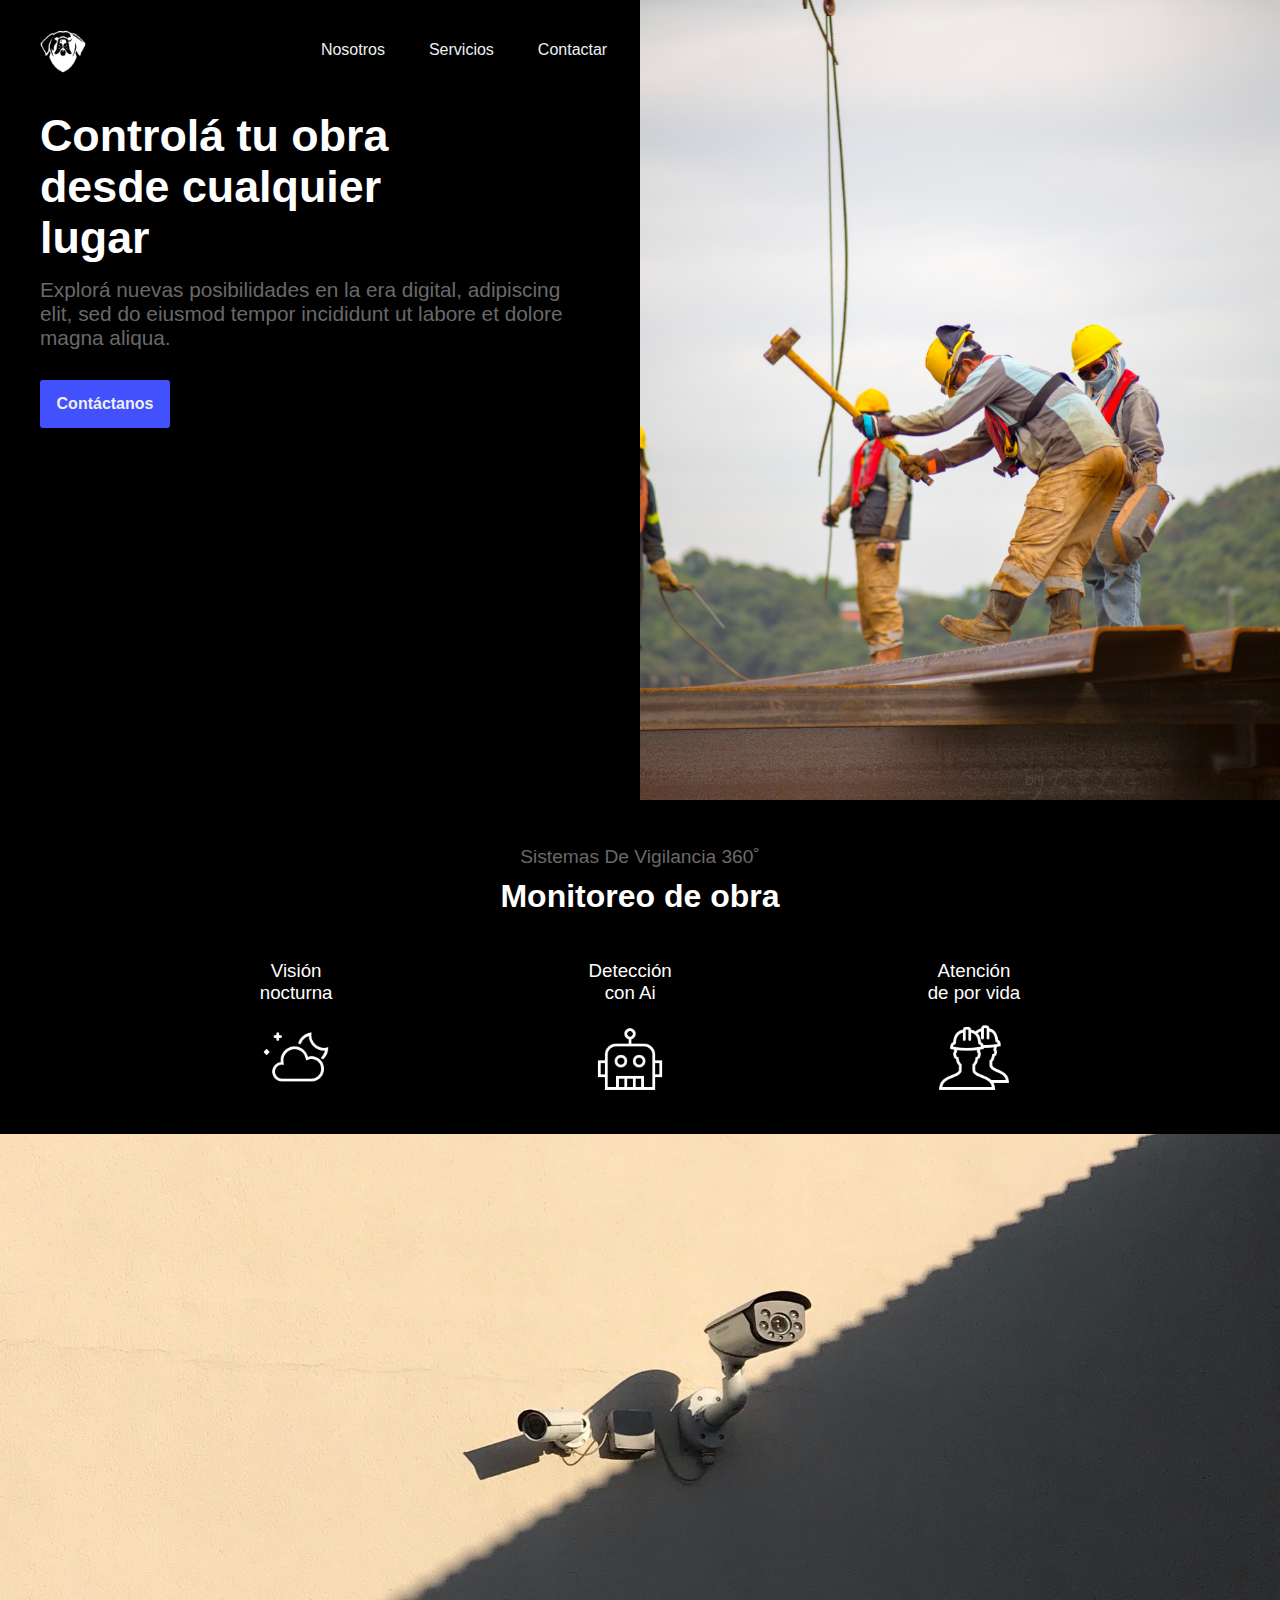
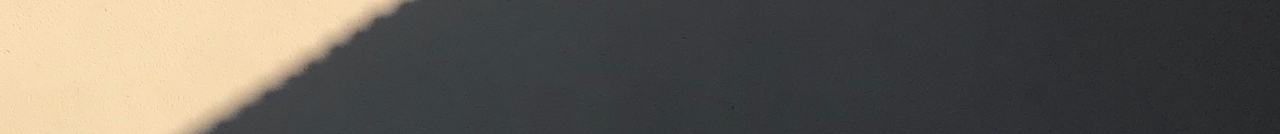
==== index.html @ acba3aa2 "Improved adaptability with rem and em units." ====
<html lang="es">
<head>
    <meta charset="UTF-8">
    <meta http-equiv="X-UA-Compatible" content="IE=edge">
    <meta name="viewport" content="width=device-width, initial-scale=1.0">
    <link rel="stylesheet" href="style.css">
    <title>Corso Seguridad</title>
</head>
<body>

    <!-- INICIO -->

    <div class="container-principal">
        <div class="container-inicio">
            <nav class="navbar">
                <img src="img/CORSO_BLACO.png" class="image-logo">
                <ul class="nav__links">
                  <li><a class="" href="#">Nosotros</a></li>
                  <li><a class="" href="#">Servicios</a></li>
                  <li><a class="" href="#">Contactar</a></li>
                </ul>
            </nav>
    
            <div class="content">
                <h1>
                    Controlá tu obra <br> 
                    desde cualquier <br> 
                    lugar
                </h1>
                <p>
                    Explorá nuevas posibilidades en la era digital, adipiscing elit, sed do eiusmod tempor incididunt ut labore et dolore magna aliqua. 
                </p>
                <div class="cta">
                    <a href="#">Contáctanos</a>
                </div>
            </div>
        </div>
        <div class="container-inicio-img">
            <img src="img/construction.jpg" alt="">
        </div>
    </div>

    <!-- SERVICIOS -->

    <div class="container-segundo">
        <div class="container-servicios">
            <p>Sistemas De Vigilancia 360˚</p>
            <h2>Monitoreo de obra</h2>
        </div>
        <div class="servicios">
            <div class="servicios-item">
                <h3>Visión <br>nocturna</h3>
                <img src="img/icons8-night-100.png" alt="">
            </div>
            <div class="servicios-item">
                <h3>Detección <br>con Ai</h3>
                <img src="img/icons8-bot-100.png" alt="">
            </div>
            <div class="servicios-item">
                <h3>Atención <br>de por vida</h3>
                <img src="img/icons8-workers-100.png" alt="">
            </div>
        </div>
        <div class="container-camaras">
            <img src="img/camaras.jpg" alt="">
        </div>

    </div>

    <!-- CONTACTO -->

</body>
</html>
---- style.css ----
* {
    margin: 0;
}

h1,
h2,
h3,
h4,
h5,
h6 {
  font-family: "Inter", sans-serif;
}

p {
    font-family: "Lato", sans-serif;
    font-weight: 100;
    color: #696969;
    font-size: 20px;
}

/* INICIO */

li, a {
    font-family: "Lato", sans-serif;
    font-weight: 500;
    font-size: 16px;
    color: #edf0f1;
    text-decoration: none;
}

.navbar {
    display: flex;
    justify-content: space-between;
    align-items: center;
    padding: 0px 2%;
}

.image-logo {
    cursor: pointer;
    width: 100px;
}

.nav__links {
    list-style: none;
}

.nav__links li {
    display: inline-block;
    padding: 0px 20px;
}

.nav__links li a {
    transition: all 0.3s ease 0s;
}

.nav__links li a:hover {
    color: #ABABAB;
}

.container-principal {
    display: flex;
    height: 800px;
}

.container-inicio {
    flex: 1;
    height: 100%;
    background-color: #000000;
}

.container-inicio-img {
    flex: 1;
    height: 100%;
}

img {
    height: 100%;
    width: 100%;
    object-fit: cover;
}

.content {
    position: absolute;
    width: 55%;
    margin: 10px 40px;
}

.content h1 {
    color: #ffffff;
    font-size: 2.8rem;
    /* font-size: 42px; */
}

.content p {
    padding-top: 15px;
    margin-right: 150px;
    font-size: 1.3rem;
}

.cta {
    width: 100px;
    background-color: #4351fc;
    border-radius: 3px;
    padding: 15px;
    margin-top: 30px;
}

.cta a {
    display: flex;
    flex-direction: row;
    justify-content: center;
    font-weight: 700;
}

/* SERVICIOS  */

.container-segundo {
    display: flex;
    flex-direction: column;
}

.container-servicios {
    height: 160px;
    width: 100%;
    background-color: #000000;
    display: flex;
    flex-direction: column;
    justify-content: center;
    align-items: center;
}

.container-servicios p {
    padding-bottom: 10px;
    font-size: 1.2rem;
    /* font-size: 18px; */
}

.container-servicios h2 {
    color: #ffffff;
    font-size: 2rem;
    /* font-size: 32px; */
}

.servicios {
    display: flex;
    justify-content: center;
    text-align: center;
    background-color: #000000;
    padding-bottom: 40px;
}

.servicios-item {
    display: flex;
    flex-direction: column;
    justify-content: center;
    align-items: center;
    margin: 0px 1.8em;
    /* margin: 0px 20px; */
}

.servicios h3 {
    color: #ffffff;
    font-weight: 500;
    margin: 0px 5.3em;
    /* margin: 0px 100px; */
    padding-bottom: 20px;
}

.servicios-item img {
    width: 70px;
    height: 70px;
}

.container-camaras {
    width: 100%;
    height: 600px;
}

/* CONTACTO */
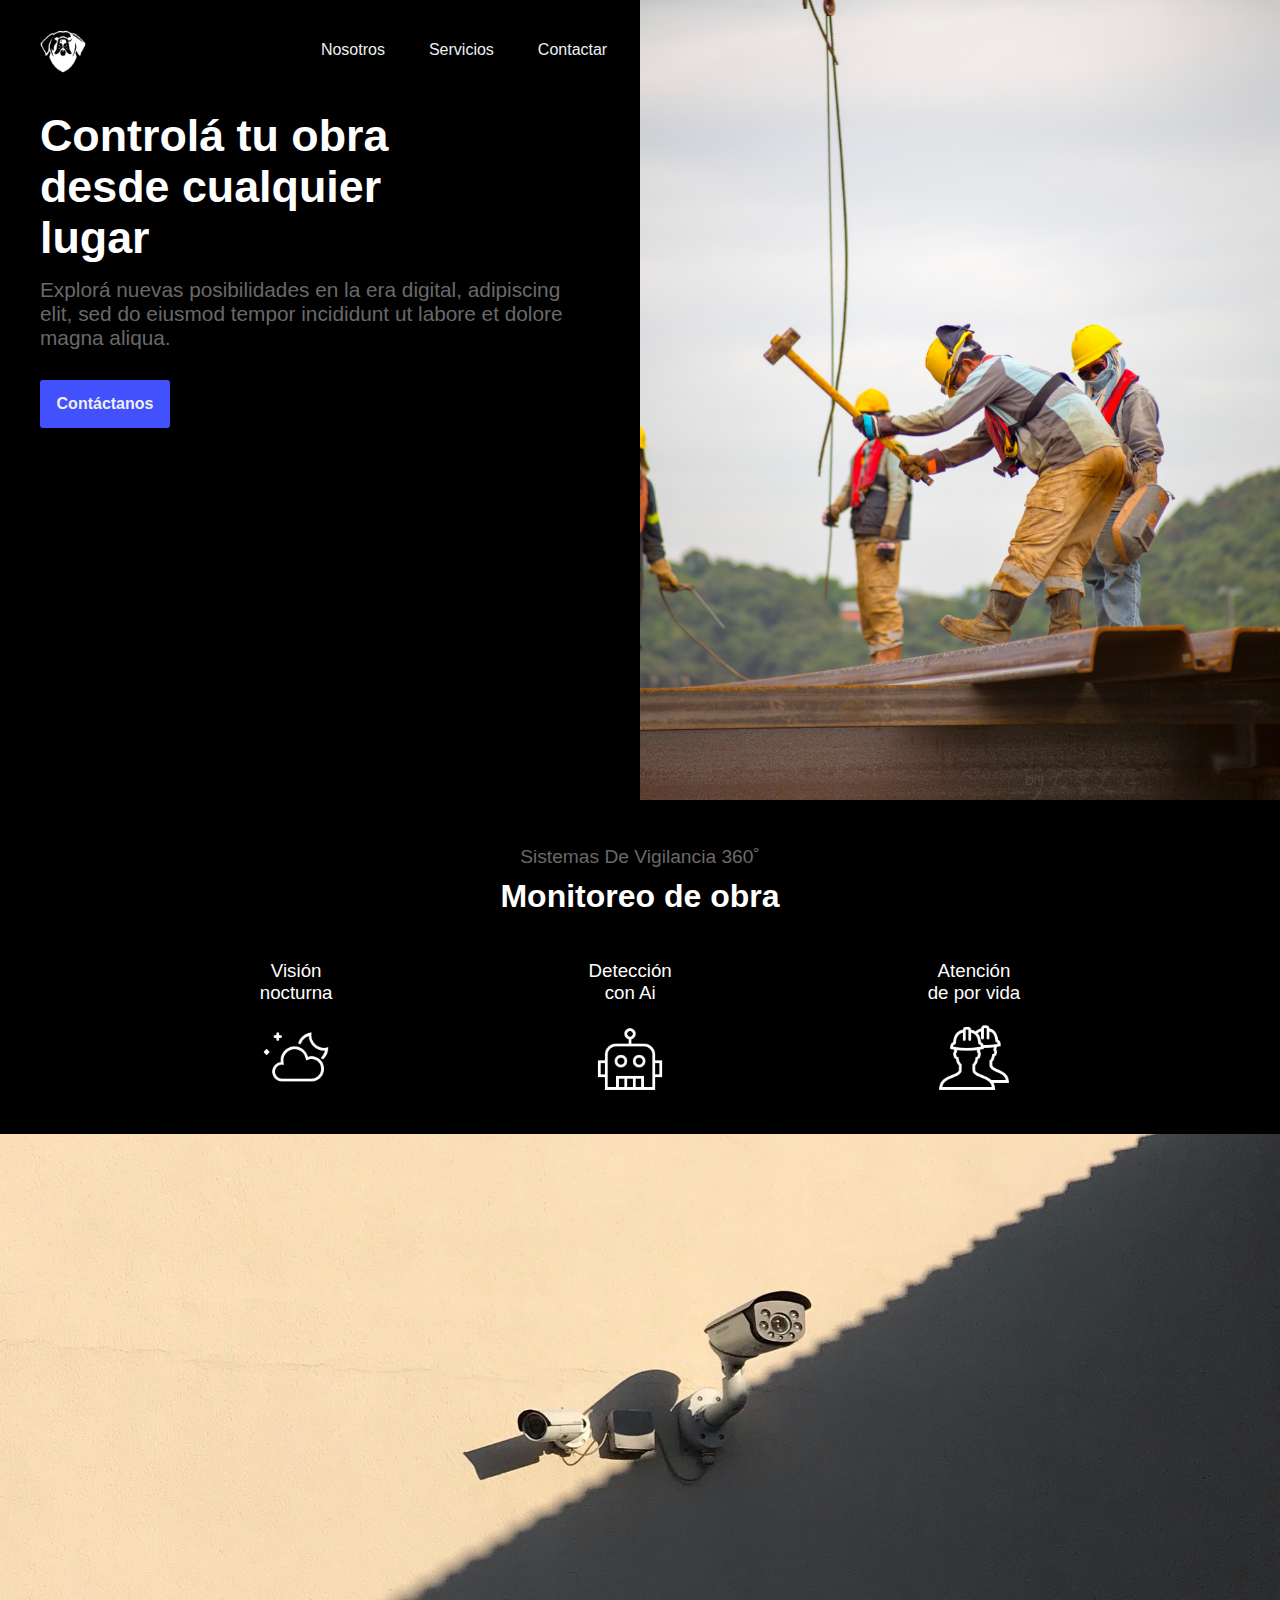
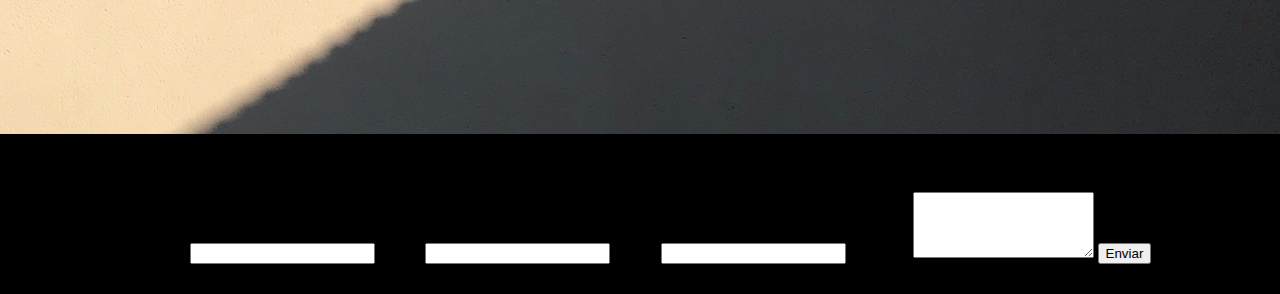
==== commit dd2d709f: "Form added." ====
--- a/index.html
+++ b/index.html
@@ -68,6 +68,23 @@
     </div>
 
     <!-- CONTACTO -->
-
+    <div class="container-tercero">
+        <div class="container-contacto">
+            <div class="ec">
+                <h2> Entremos en contracto </h2>
+            </div>
+            <form id="contact-form">
+                    <label for="name">Nombre:</label>
+                    <input type="text" id="name" name="name" required>
+                    <label for="email">Email:</label>
+                    <input type="email" id="email" name="email" required>
+                    <label for="titulo">Titulo:</label>
+                    <input type="titulo" id="titulo" name="titulo" required>
+                    <label for="message">Mensaje:</label>
+                    <textarea id="message" name="message" rows="4" required></textarea>
+                    <button type="submit">Enviar</button>
+        </div>
+    </div>
+ </form>
 </body>
 </html>--- a/style.css
+++ b/style.css
@@ -177,3 +177,21 @@
 }
 
 /* CONTACTO */
+
+.container-tercero{
+    display: flex;
+    flex-direction: column;
+}
+.container-contacto{
+    height: 160px;
+    width: 100%;
+    background-color: #000000;
+    display: flex;
+    flex-direction: column;
+    justify-content: center;
+    align-items: center;
+    
+}
+.ec h3{
+    color: white;
+}
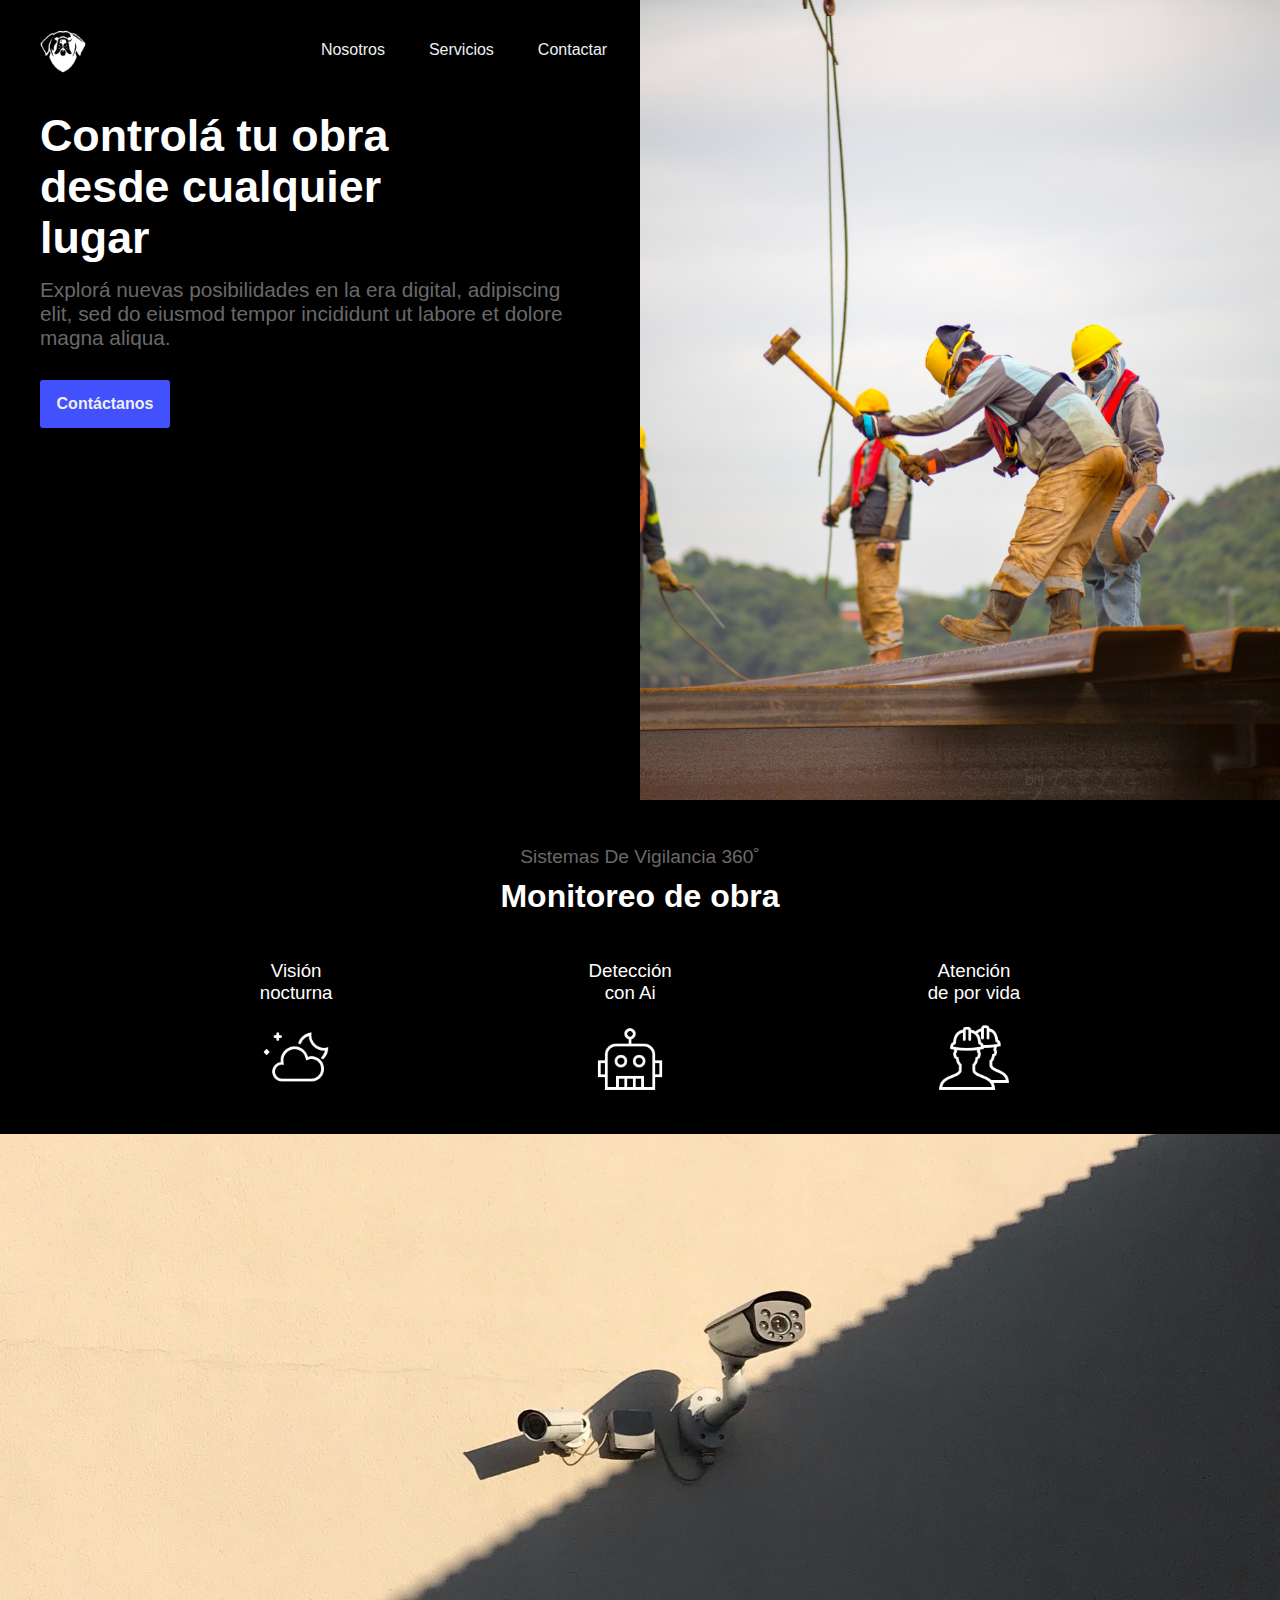
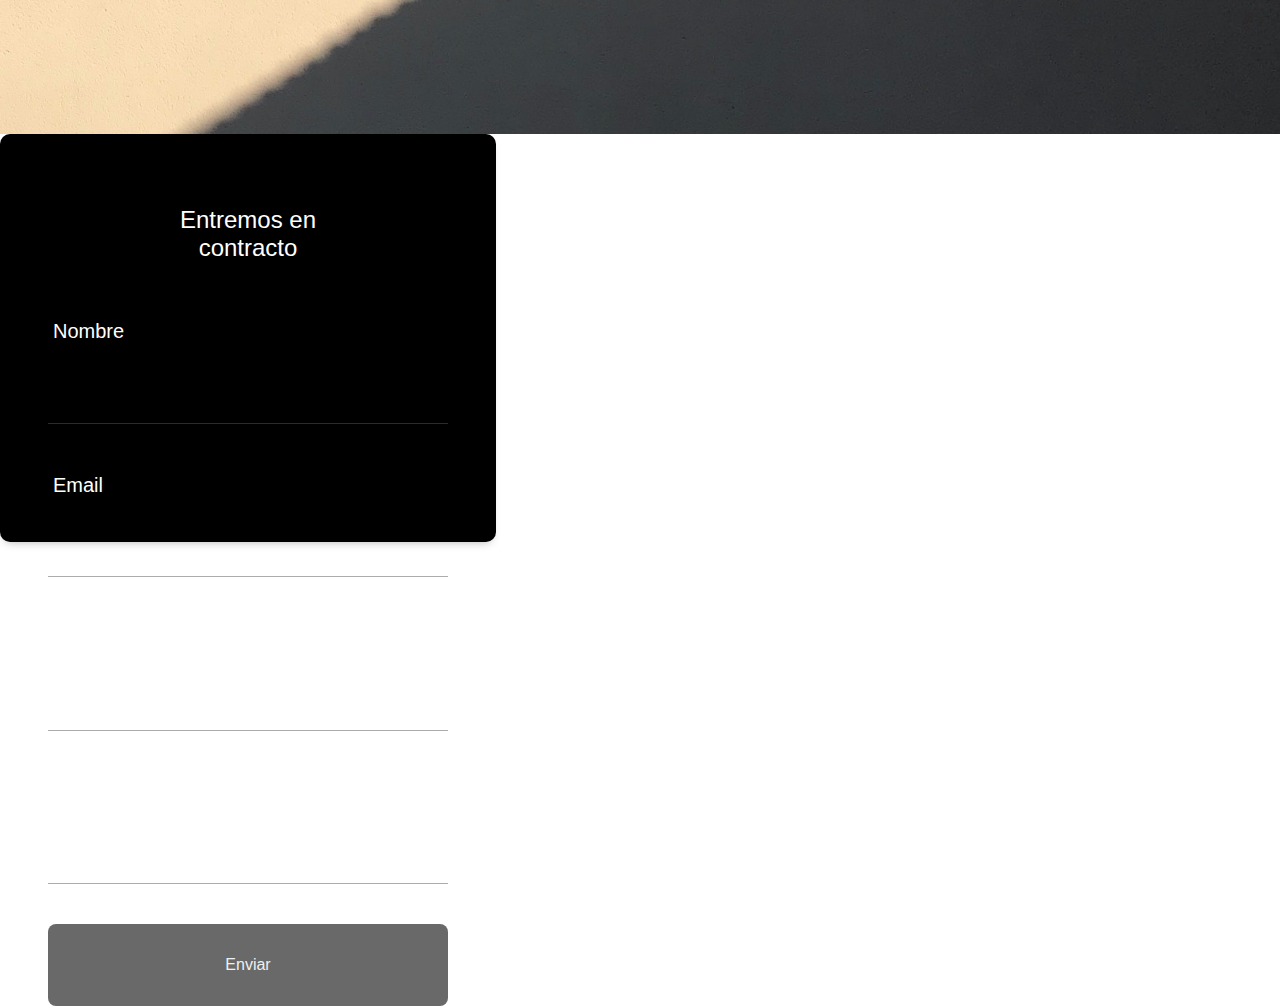
==== commit 97db5943: "Formulario" ====
--- a/index.html
+++ b/index.html
@@ -69,20 +69,45 @@
 
     <!-- CONTACTO -->
     <div class="container-tercero">
+        <div class="contacto-h">
+            <h2> Entremos en contracto </h2>
+        </div>
         <div class="container-contacto">
-            <div class="ec">
-                <h2> Entremos en contracto </h2>
+            <div class="form-group">
+                <input type="text" id="name" class="form-input" placeholder=" ">
+                <label for="name" class="form-label">Nombre</label>
+                <span class="form-line"></span>
             </div>
-            <form id="contact-form">
-                    <label for="name">Nombre:</label>
-                    <input type="text" id="name" name="name" required>
-                    <label for="email">Email:</label>
-                    <input type="email" id="email" name="email" required>
-                    <label for="titulo">Titulo:</label>
-                    <input type="titulo" id="titulo" name="titulo" required>
-                    <label for="message">Mensaje:</label>
-                    <textarea id="message" name="message" rows="4" required></textarea>
-                    <button type="submit">Enviar</button>
+
+            <div class="form-group">
+                <input type="text" id="email" class="form-input" placeholder=" ">
+                <label for="email" class="form-label">Email</label>
+                <span class="form-line"></span>
+            </div>
+
+            <div class="form-group">
+                <input type="text" id="titulo" class="form-input" placeholder=" ">
+                <label for="titulo" class="form-label">Titulo</label>
+                <span class="form-line"></span>
+            </div>
+
+            <div class="form-group">
+                <input type="text" id="mensaje" class="form-input" placeholder=" ">
+                <label for="mensaje" class="form-label">Mensaje</label>
+                <span class="form-line"></span>
+            </div>
+
+            <div class="form-submit">
+                <a href="#">Enviar</a>
+        </div>
+            
+
+
+        <div class="container-informacion">
+
+
+        </div>
+            </form>
         </div>
     </div>
  </form>
--- a/style.css
+++ b/style.css
@@ -179,8 +179,16 @@
 /* CONTACTO */
 
 .container-tercero{
-    display: flex;
-    flex-direction: column;
+    background-color: #000000;
+    margin: left;
+    display: flex;
+    width: 90%;
+    max-width: 400px;
+    flex-direction: column;
+    padding: 4.5em 3em;
+    border-radius: 10px;
+    box-shadow: 0 5px 10px -5px rgb(0 0 0 / 30%);
+    text-align: center;
 }
 .container-contacto{
     height: 160px;
@@ -188,10 +196,97 @@
     background-color: #000000;
     display: flex;
     flex-direction: column;
-    justify-content: center;
-    align-items: center;
+    justify-content: left;
+    align-items: left;
+    margin-top: 3em;
+    display: grid;
+    gap: 2.5em;
     
 }
-.ec h3{
+.contacto-h h2{
+    font-family: "lato" ,sans-serif;
+    display: flex;
     color: white;
-}
+    font-weight: 500;
+    margin: 0px 5.3em;
+    align-content: center;
+}
+
+.form{
+    background: #000000;
+}
+
+.form-group{
+    position:  relative;
+    --color: #5757577e;
+
+
+}
+.form-input{
+    width: 100%;
+    background: none;
+    color: #706c6c;
+    font-size: 3rem;
+    padding: .6em .3em;
+    border: none;
+    outline: none;
+    border-bottom: 1px solid var(--color);
+}
+
+.form-input:not(:placeholder-shown){
+    color: #4d464d;
+}
+
+.form-input:focus + .form-label,
+.form-input:not(:placeholder-shown) + .form-label{
+    transform: translateY(-12px) scale(.7);
+    transform-origin: left top;
+    color: gray;
+
+
+}
+.form-label{
+    font-family: "lato", sans-serif;
+    font-size: 20px;
+    color: white;
+    cursor:pointer;
+    position: absolute;
+    top: 0;
+    left: 5px;
+    transform: translateY(10px);
+    transition: transform .5s, color .3s;
+}
+
+.form-submit{
+    background-color: #696969;
+    color: fff;
+    font-family: "lato", sans-serif ;
+    font-weight: 300;
+    font-size: 1rem;
+    padding: 2em 0;
+    
+    border: none;
+    border-radius: .5em;
+}
+
+.form-line{
+    position: absolute;
+    bottom: 0;
+    left: 0;
+    width: 100%;
+    height: 1px;
+    background-color: #3866f2;
+    transform: scale(0);
+    transform: left bottom;
+    transition: .4s;
+}
+.form-input:focus ~ .form-line,
+.form-input:not(:placeholder-shown) ~ .form-line{
+    transform: scale(1);
+}
+
+@media (max-width:425px){
+    .contacto-h h2{
+        font-size: 1.8rem;
+    }
+}
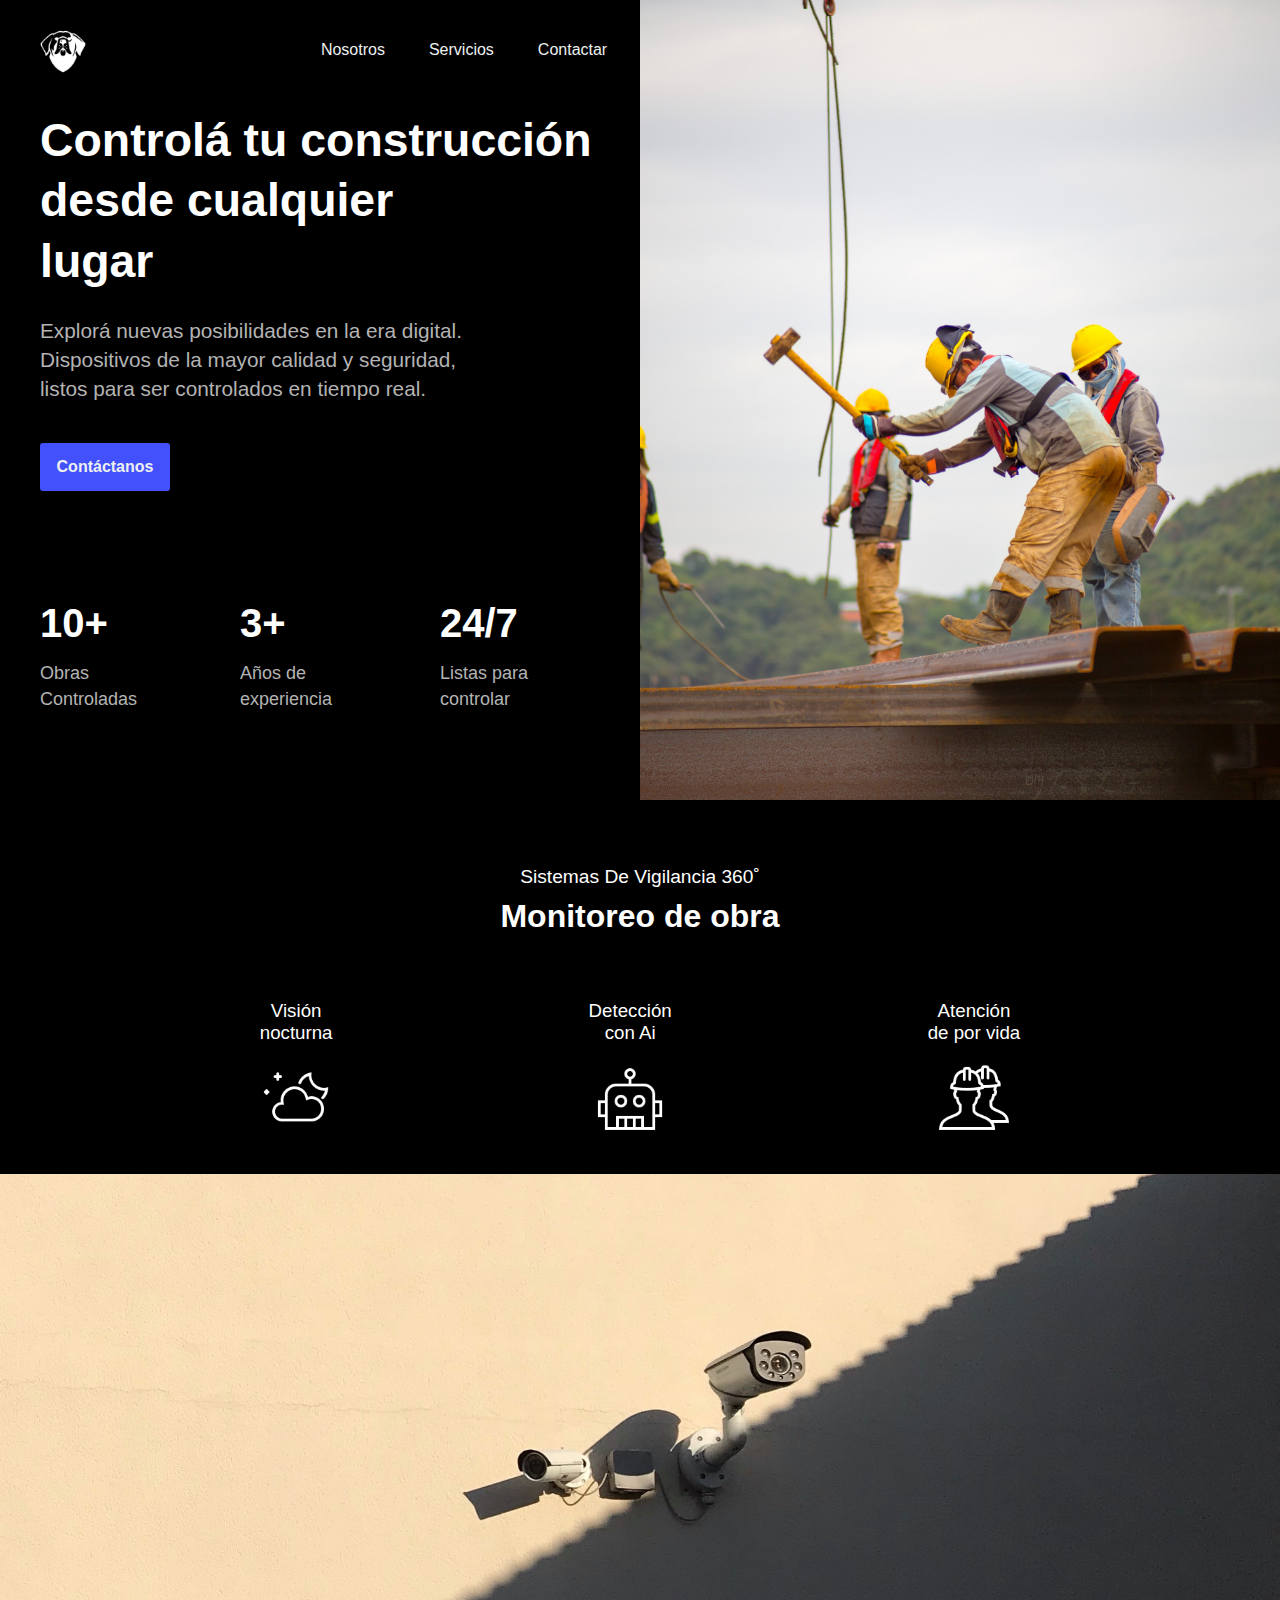
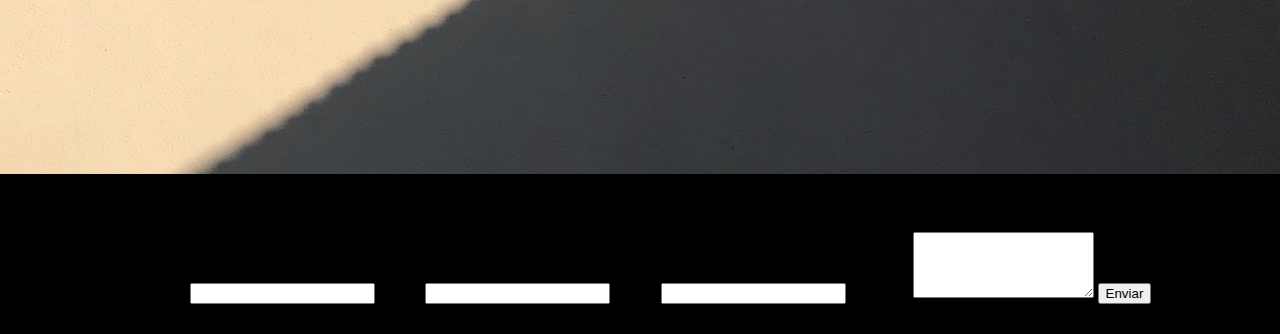
==== commit b944b038: "Added new text." ====
--- a/index.html
+++ b/index.html
@@ -23,15 +23,41 @@
     
             <div class="content">
                 <h1>
-                    Controlá tu obra <br> 
+                    Controlá tu construcción <br> 
                     desde cualquier <br> 
                     lugar
                 </h1>
                 <p>
-                    Explorá nuevas posibilidades en la era digital, adipiscing elit, sed do eiusmod tempor incididunt ut labore et dolore magna aliqua. 
+                    Explorá nuevas posibilidades en la era digital. <br> Dispositivos de la mayor calidad y seguridad, <br> listos para ser controlados en tiempo real.
                 </p>
                 <div class="cta">
                     <a href="#">Contáctanos</a>
+                </div>
+                <div class="info-container">
+                    <div class="info"> 
+                        <h2>
+                            10+
+                        </h2>
+                        <p>
+                            Obras Controladas
+                        </p>
+                    </div>
+                    <div class="info"> 
+                        <h2>
+                            3+
+                        </h2>
+                        <p>
+                            Años de experiencia
+                        </p>
+                    </div>
+                    <div class="info"> 
+                        <h2>
+                            24/7
+                        </h2>
+                        <p>
+                            Listas para controlar
+                        </p>
+                    </div>
                 </div>
             </div>
         </div>
@@ -69,45 +95,20 @@
 
     <!-- CONTACTO -->
     <div class="container-tercero">
-        <div class="contacto-h">
-            <h2> Entremos en contracto </h2>
-        </div>
         <div class="container-contacto">
-            <div class="form-group">
-                <input type="text" id="name" class="form-input" placeholder=" ">
-                <label for="name" class="form-label">Nombre</label>
-                <span class="form-line"></span>
+            <div class="ec">
+                <h2> Entremos en contracto </h2>
             </div>
-
-            <div class="form-group">
-                <input type="text" id="email" class="form-input" placeholder=" ">
-                <label for="email" class="form-label">Email</label>
-                <span class="form-line"></span>
-            </div>
-
-            <div class="form-group">
-                <input type="text" id="titulo" class="form-input" placeholder=" ">
-                <label for="titulo" class="form-label">Titulo</label>
-                <span class="form-line"></span>
-            </div>
-
-            <div class="form-group">
-                <input type="text" id="mensaje" class="form-input" placeholder=" ">
-                <label for="mensaje" class="form-label">Mensaje</label>
-                <span class="form-line"></span>
-            </div>
-
-            <div class="form-submit">
-                <a href="#">Enviar</a>
-        </div>
-            
-
-
-        <div class="container-informacion">
-
-
-        </div>
-            </form>
+            <form id="contact-form">
+                    <label for="name">Nombre:</label>
+                    <input type="text" id="name" name="name" required>
+                    <label for="email">Email:</label>
+                    <input type="email" id="email" name="email" required>
+                    <label for="titulo">Titulo:</label>
+                    <input type="titulo" id="titulo" name="titulo" required>
+                    <label for="message">Mensaje:</label>
+                    <textarea id="message" name="message" rows="4" required></textarea>
+                    <button type="submit">Enviar</button>
         </div>
     </div>
  </form>
--- a/style.css
+++ b/style.css
@@ -87,14 +87,17 @@
 
 .content h1 {
     color: #ffffff;
-    font-size: 2.8rem;
+    font-size: 2.9rem;
+    line-height: 130%;
     /* font-size: 42px; */
 }
 
 .content p {
-    padding-top: 15px;
+    padding-top: 25px;
     margin-right: 150px;
     font-size: 1.3rem;
+    line-height: 140%;
+    color: #B3B3B3;
 }
 
 .cta {
@@ -102,7 +105,7 @@
     background-color: #4351fc;
     border-radius: 3px;
     padding: 15px;
-    margin-top: 30px;
+    margin-top: 40px;
 }
 
 .cta a {
@@ -110,6 +113,29 @@
     flex-direction: row;
     justify-content: center;
     font-weight: 700;
+}
+
+.info-container {
+    display: flex;
+    margin-top: 110px;
+}
+
+.info {
+    width: 200px;
+}
+
+.info h2, p {
+    color: #ffffff;
+}
+
+.info h2 {
+    font-size: 40px;
+}
+
+.info p {
+    width: 120px;
+    font-size: 18px;
+    padding-top: 15px;
 }
 
 /* SERVICIOS  */
@@ -132,6 +158,8 @@
 .container-servicios p {
     padding-bottom: 10px;
     font-size: 1.2rem;
+    font-weight: 300;
+    padding-top: 40px;
     /* font-size: 18px; */
 }
 
@@ -147,6 +175,7 @@
     text-align: center;
     background-color: #000000;
     padding-bottom: 40px;
+    padding-top: 40px;
 }
 
 .servicios-item {
@@ -179,16 +208,8 @@
 /* CONTACTO */
 
 .container-tercero{
-    background-color: #000000;
-    margin: left;
-    display: flex;
-    width: 90%;
-    max-width: 400px;
-    flex-direction: column;
-    padding: 4.5em 3em;
-    border-radius: 10px;
-    box-shadow: 0 5px 10px -5px rgb(0 0 0 / 30%);
-    text-align: center;
+    display: flex;
+    flex-direction: column;
 }
 .container-contacto{
     height: 160px;
@@ -196,97 +217,10 @@
     background-color: #000000;
     display: flex;
     flex-direction: column;
-    justify-content: left;
-    align-items: left;
-    margin-top: 3em;
-    display: grid;
-    gap: 2.5em;
+    justify-content: center;
+    align-items: center;
     
 }
-.contacto-h h2{
-    font-family: "lato" ,sans-serif;
-    display: flex;
+.ec h3{
     color: white;
-    font-weight: 500;
-    margin: 0px 5.3em;
-    align-content: center;
-}
-
-.form{
-    background: #000000;
-}
-
-.form-group{
-    position:  relative;
-    --color: #5757577e;
-
-
-}
-.form-input{
-    width: 100%;
-    background: none;
-    color: #706c6c;
-    font-size: 3rem;
-    padding: .6em .3em;
-    border: none;
-    outline: none;
-    border-bottom: 1px solid var(--color);
-}
-
-.form-input:not(:placeholder-shown){
-    color: #4d464d;
-}
-
-.form-input:focus + .form-label,
-.form-input:not(:placeholder-shown) + .form-label{
-    transform: translateY(-12px) scale(.7);
-    transform-origin: left top;
-    color: gray;
-
-
-}
-.form-label{
-    font-family: "lato", sans-serif;
-    font-size: 20px;
-    color: white;
-    cursor:pointer;
-    position: absolute;
-    top: 0;
-    left: 5px;
-    transform: translateY(10px);
-    transition: transform .5s, color .3s;
-}
-
-.form-submit{
-    background-color: #696969;
-    color: fff;
-    font-family: "lato", sans-serif ;
-    font-weight: 300;
-    font-size: 1rem;
-    padding: 2em 0;
-    
-    border: none;
-    border-radius: .5em;
-}
-
-.form-line{
-    position: absolute;
-    bottom: 0;
-    left: 0;
-    width: 100%;
-    height: 1px;
-    background-color: #3866f2;
-    transform: scale(0);
-    transform: left bottom;
-    transition: .4s;
-}
-.form-input:focus ~ .form-line,
-.form-input:not(:placeholder-shown) ~ .form-line{
-    transform: scale(1);
-}
-
-@media (max-width:425px){
-    .contacto-h h2{
-        font-size: 1.8rem;
-    }
-}
+}
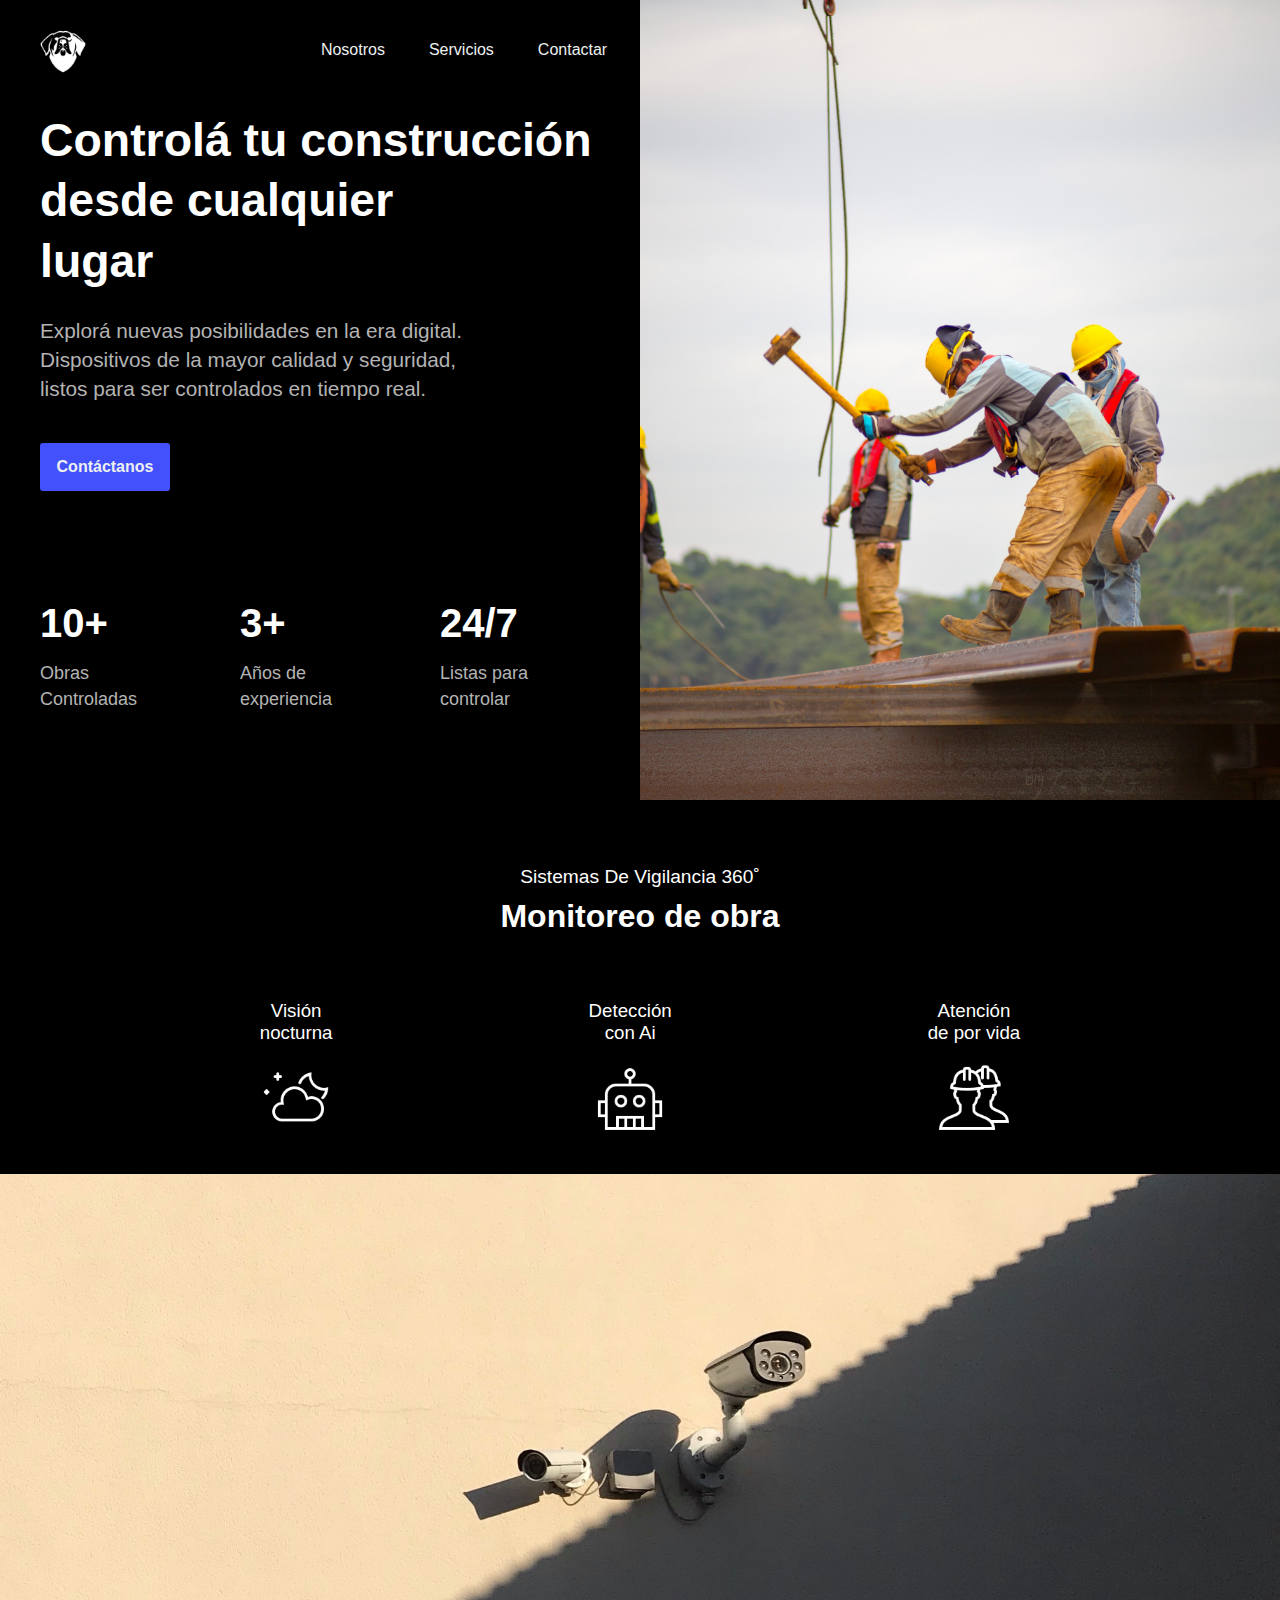
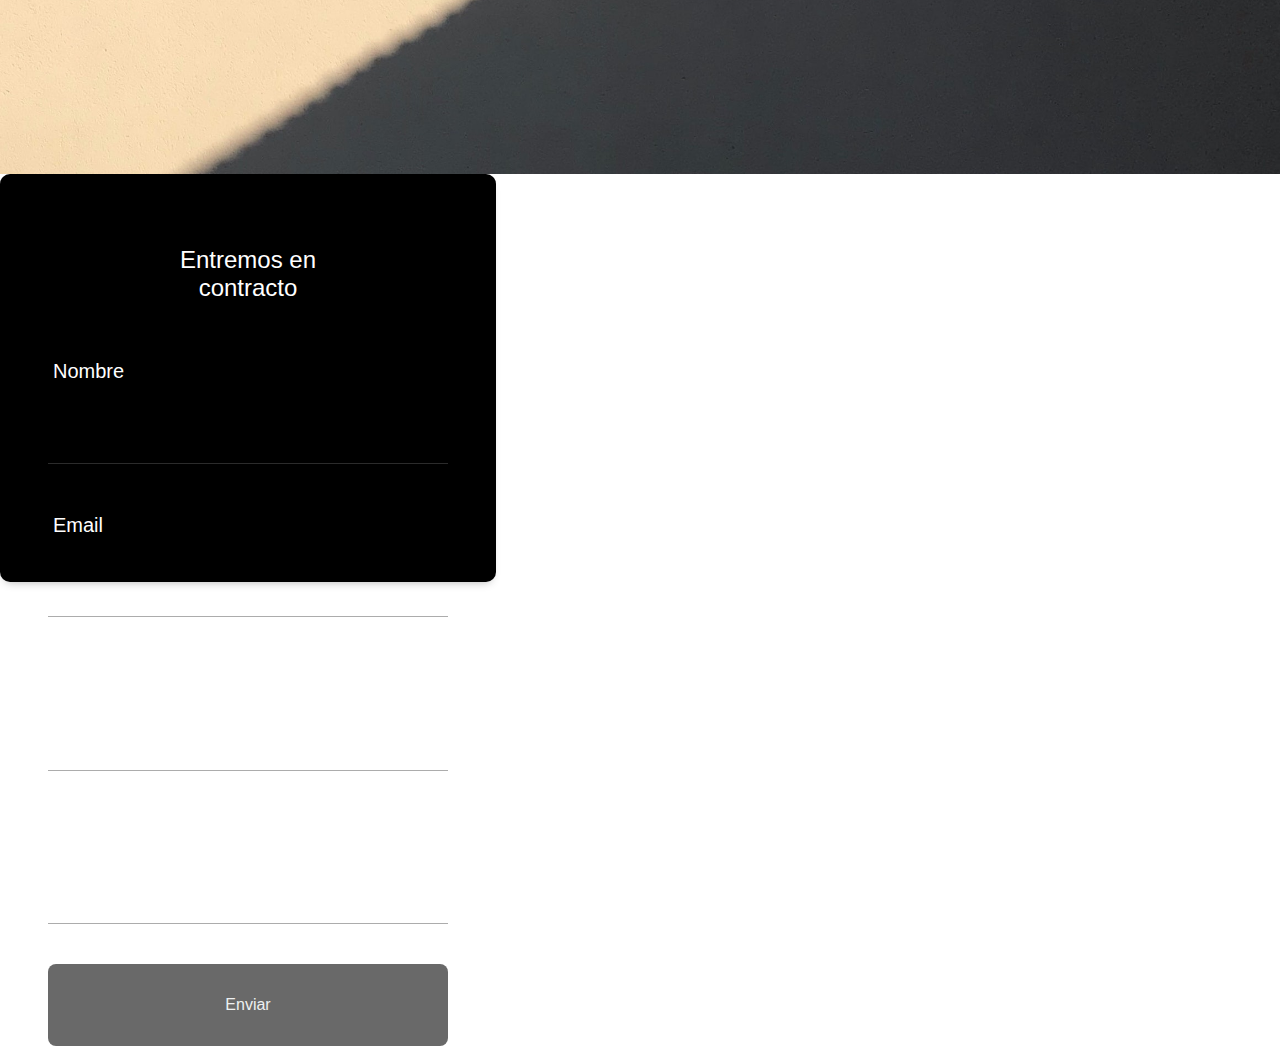
==== commit cec3995e: "Merge branch 'main' of https://github.com/cufapaez/CorsoSeguridad" ====
--- a/index.html
+++ b/index.html
@@ -95,20 +95,45 @@
 
     <!-- CONTACTO -->
     <div class="container-tercero">
+        <div class="contacto-h">
+            <h2> Entremos en contracto </h2>
+        </div>
         <div class="container-contacto">
-            <div class="ec">
-                <h2> Entremos en contracto </h2>
+            <div class="form-group">
+                <input type="text" id="name" class="form-input" placeholder=" ">
+                <label for="name" class="form-label">Nombre</label>
+                <span class="form-line"></span>
             </div>
-            <form id="contact-form">
-                    <label for="name">Nombre:</label>
-                    <input type="text" id="name" name="name" required>
-                    <label for="email">Email:</label>
-                    <input type="email" id="email" name="email" required>
-                    <label for="titulo">Titulo:</label>
-                    <input type="titulo" id="titulo" name="titulo" required>
-                    <label for="message">Mensaje:</label>
-                    <textarea id="message" name="message" rows="4" required></textarea>
-                    <button type="submit">Enviar</button>
+
+            <div class="form-group">
+                <input type="text" id="email" class="form-input" placeholder=" ">
+                <label for="email" class="form-label">Email</label>
+                <span class="form-line"></span>
+            </div>
+
+            <div class="form-group">
+                <input type="text" id="titulo" class="form-input" placeholder=" ">
+                <label for="titulo" class="form-label">Titulo</label>
+                <span class="form-line"></span>
+            </div>
+
+            <div class="form-group">
+                <input type="text" id="mensaje" class="form-input" placeholder=" ">
+                <label for="mensaje" class="form-label">Mensaje</label>
+                <span class="form-line"></span>
+            </div>
+
+            <div class="form-submit">
+                <a href="#">Enviar</a>
+        </div>
+            
+
+
+        <div class="container-informacion">
+
+
+        </div>
+            </form>
         </div>
     </div>
  </form>
--- a/style.css
+++ b/style.css
@@ -208,8 +208,16 @@
 /* CONTACTO */
 
 .container-tercero{
-    display: flex;
-    flex-direction: column;
+    background-color: #000000;
+    margin: left;
+    display: flex;
+    width: 90%;
+    max-width: 400px;
+    flex-direction: column;
+    padding: 4.5em 3em;
+    border-radius: 10px;
+    box-shadow: 0 5px 10px -5px rgb(0 0 0 / 30%);
+    text-align: center;
 }
 .container-contacto{
     height: 160px;
@@ -217,10 +225,97 @@
     background-color: #000000;
     display: flex;
     flex-direction: column;
-    justify-content: center;
-    align-items: center;
+    justify-content: left;
+    align-items: left;
+    margin-top: 3em;
+    display: grid;
+    gap: 2.5em;
     
 }
-.ec h3{
+.contacto-h h2{
+    font-family: "lato" ,sans-serif;
+    display: flex;
     color: white;
-}
+    font-weight: 500;
+    margin: 0px 5.3em;
+    align-content: center;
+}
+
+.form{
+    background: #000000;
+}
+
+.form-group{
+    position:  relative;
+    --color: #5757577e;
+
+
+}
+.form-input{
+    width: 100%;
+    background: none;
+    color: #706c6c;
+    font-size: 3rem;
+    padding: .6em .3em;
+    border: none;
+    outline: none;
+    border-bottom: 1px solid var(--color);
+}
+
+.form-input:not(:placeholder-shown){
+    color: #4d464d;
+}
+
+.form-input:focus + .form-label,
+.form-input:not(:placeholder-shown) + .form-label{
+    transform: translateY(-12px) scale(.7);
+    transform-origin: left top;
+    color: gray;
+
+
+}
+.form-label{
+    font-family: "lato", sans-serif;
+    font-size: 20px;
+    color: white;
+    cursor:pointer;
+    position: absolute;
+    top: 0;
+    left: 5px;
+    transform: translateY(10px);
+    transition: transform .5s, color .3s;
+}
+
+.form-submit{
+    background-color: #696969;
+    color: fff;
+    font-family: "lato", sans-serif ;
+    font-weight: 300;
+    font-size: 1rem;
+    padding: 2em 0;
+    
+    border: none;
+    border-radius: .5em;
+}
+
+.form-line{
+    position: absolute;
+    bottom: 0;
+    left: 0;
+    width: 100%;
+    height: 1px;
+    background-color: #3866f2;
+    transform: scale(0);
+    transform: left bottom;
+    transition: .4s;
+}
+.form-input:focus ~ .form-line,
+.form-input:not(:placeholder-shown) ~ .form-line{
+    transform: scale(1);
+}
+
+@media (max-width:425px){
+    .contacto-h h2{
+        font-size: 1.8rem;
+    }
+}
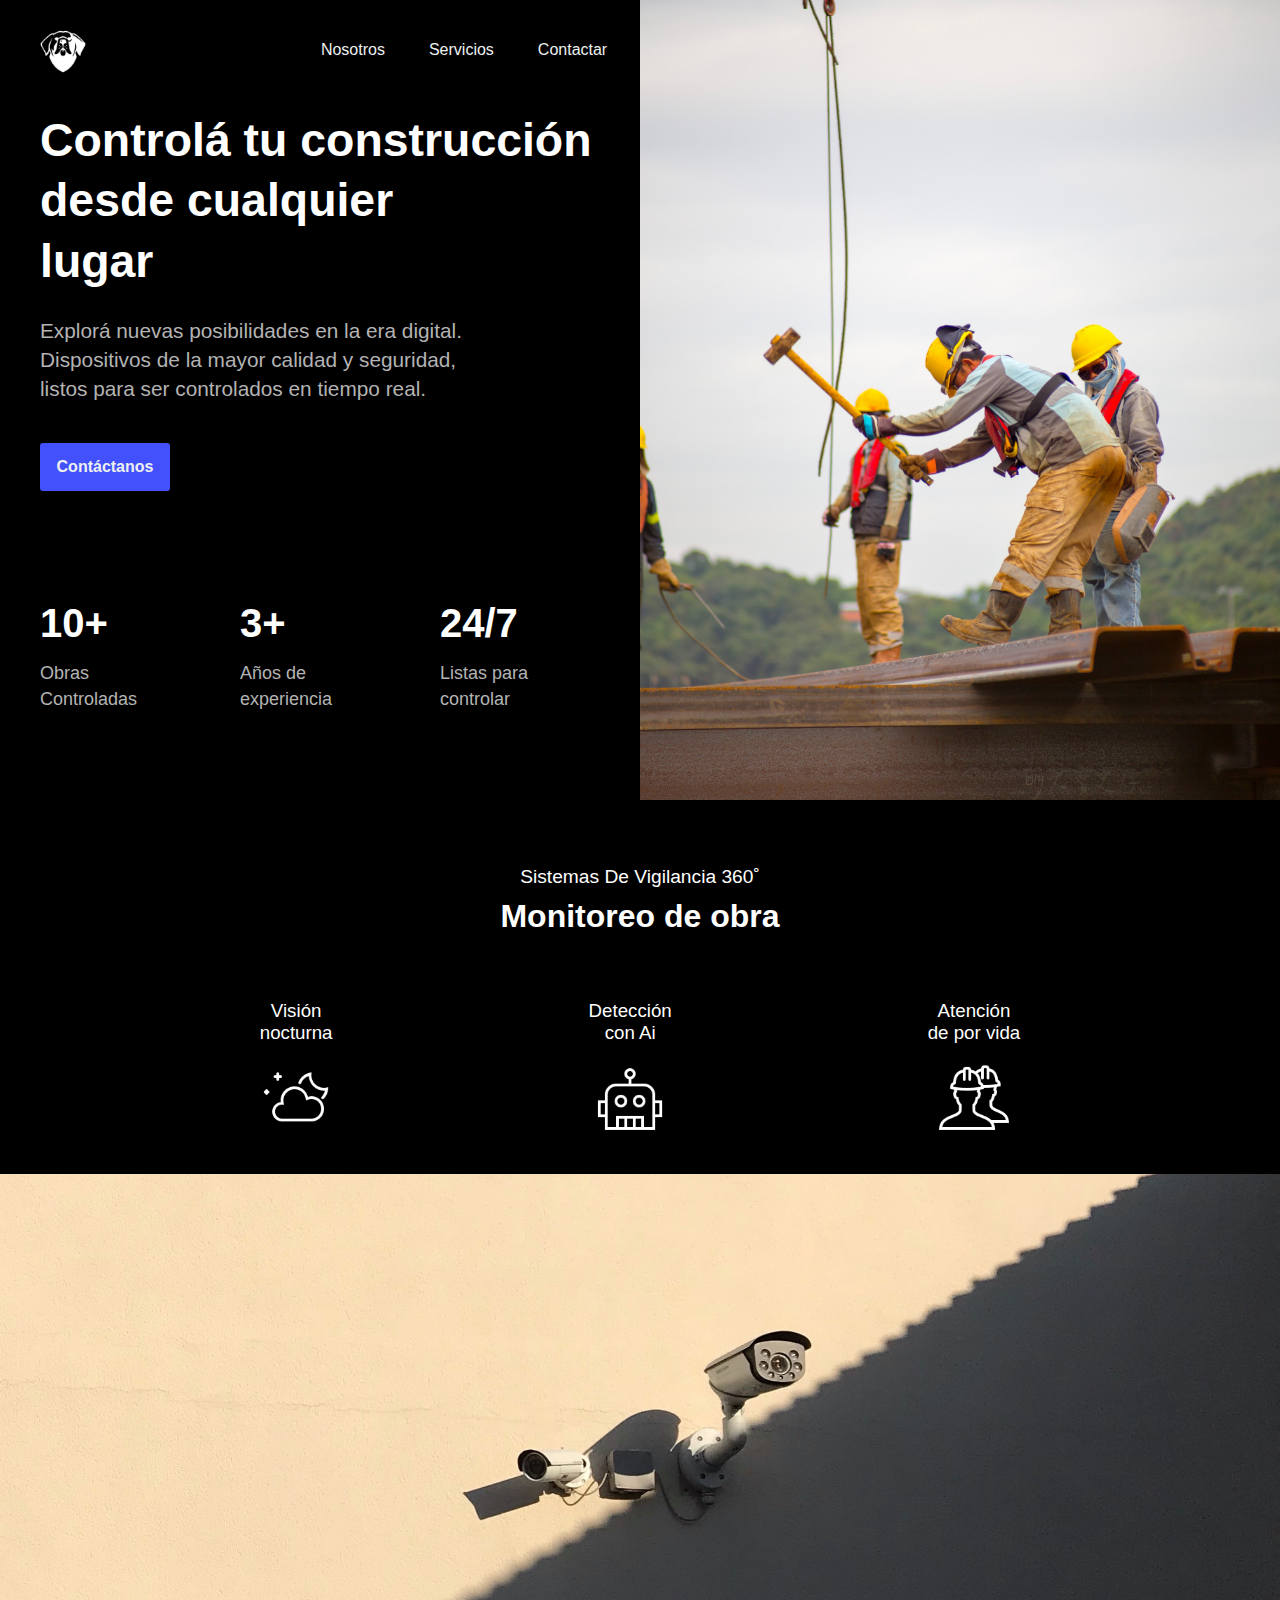
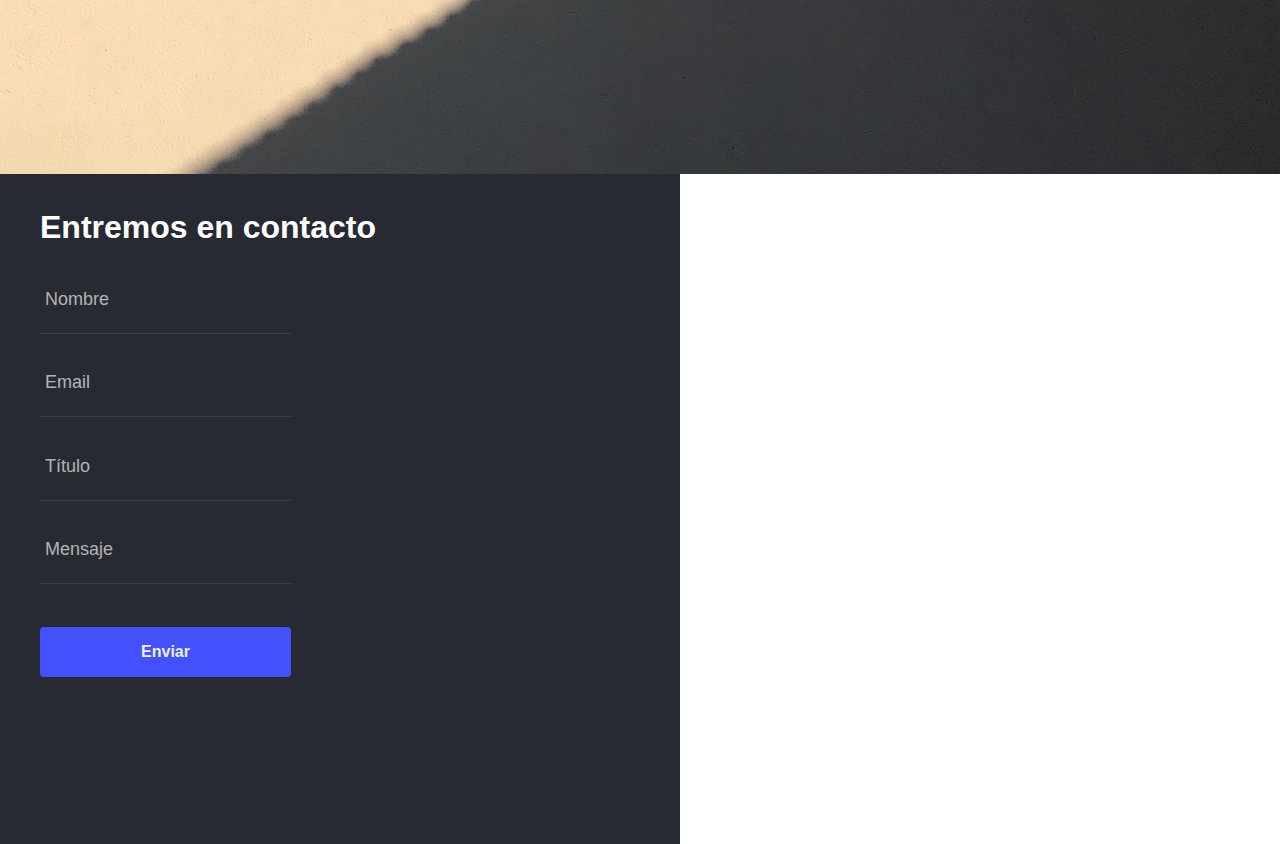
==== commit be2da111: "Fixed Form." ====
--- a/index.html
+++ b/index.html
@@ -95,8 +95,8 @@
 
     <!-- CONTACTO -->
     <div class="container-tercero">
-        <div class="contacto-h">
-            <h2> Entremos en contracto </h2>
+        <div class="contacto-title">
+            <h2>Entremos en contacto </h2>
         </div>
         <div class="container-contacto">
             <div class="form-group">
@@ -113,7 +113,7 @@
 
             <div class="form-group">
                 <input type="text" id="titulo" class="form-input" placeholder=" ">
-                <label for="titulo" class="form-label">Titulo</label>
+                <label for="titulo" class="form-label">Título</label>
                 <span class="form-line"></span>
             </div>
 
@@ -125,15 +125,7 @@
 
             <div class="form-submit">
                 <a href="#">Enviar</a>
-        </div>
-            
-
-
-        <div class="container-informacion">
-
-
-        </div>
-            </form>
+            </div>
         </div>
     </div>
  </form>
--- a/style.css
+++ b/style.css
@@ -14,7 +14,7 @@
 p {
     font-family: "Lato", sans-serif;
     font-weight: 100;
-    color: #696969;
+    color: #B3B3B3;
     font-size: 20px;
 }
 
@@ -207,98 +207,94 @@
 
 /* CONTACTO */
 
-.container-tercero{
-    background-color: #000000;
-    margin: left;
-    display: flex;
-    width: 90%;
-    max-width: 400px;
-    flex-direction: column;
-    padding: 4.5em 3em;
-    border-radius: 10px;
-    box-shadow: 0 5px 10px -5px rgb(0 0 0 / 30%);
-    text-align: center;
-}
-.container-contacto{
-    height: 160px;
-    width: 100%;
-    background-color: #000000;
+.container-tercero {
+    display: flex;
+    flex-direction: column;
+    background-color: #272a32;
+    max-width: 600px;
+    padding: 2.2em 2.5em;
+    height: 600px;
+}
+
+.container-contacto {
+    background-color: #272a32;
     display: flex;
     flex-direction: column;
     justify-content: left;
     align-items: left;
     margin-top: 3em;
     display: grid;
-    gap: 2.5em;
-    
-}
-.contacto-h h2{
-    font-family: "lato" ,sans-serif;
-    display: flex;
-    color: white;
-    font-weight: 500;
-    margin: 0px 5.3em;
-    align-content: center;
-}
-
-.form{
-    background: #000000;
-}
-
-.form-group{
-    position:  relative;
+    gap: 2.7em;
+}
+
+.contacto-title h2 {
+    color: #ffffff;
+    font-size: 2rem;
+    display: flex;
+}
+
+.form-group {
+    position: relative;
     --color: #5757577e;
-
-
-}
-.form-input{
+    padding-top: 15px;
+}
+
+.form-input {
     width: 100%;
     background: none;
-    color: #706c6c;
-    font-size: 3rem;
-    padding: .6em .3em;
+    color: #B3B3B3;
+    font-size: 1.2rem;
     border: none;
     outline: none;
     border-bottom: 1px solid var(--color);
 }
 
-.form-input:not(:placeholder-shown){
+.form-input:not(:placeholder-shown) {
     color: #4d464d;
 }
 
 .form-input:focus + .form-label,
-.form-input:not(:placeholder-shown) + .form-label{
-    transform: translateY(-12px) scale(.7);
+.form-input:not(:placeholder-shown) + .form-label {
+    transform: translateY(-2px) scale(.9);
     transform-origin: left top;
-    color: gray;
-
-
-}
-.form-label{
+}
+
+.form-label {
+    position: absolute;
     font-family: "lato", sans-serif;
-    font-size: 20px;
-    color: white;
-    cursor:pointer;
-    position: absolute;
-    top: 0;
+    font-size: 18px;
+    font-weight: 100;
+    color: #B3B3B3;
+    top: -20px;
     left: 5px;
-    transform: translateY(10px);
+    transform: translateY(15px);
     transition: transform .5s, color .3s;
-}
-
-.form-submit{
-    background-color: #696969;
-    color: fff;
-    font-family: "lato", sans-serif ;
-    font-weight: 300;
+    cursor: pointer;
+}
+
+.cta {
+    width: 100px;
+    background-color: #4351fc;
+    border-radius: 3px;
+    padding: 15px;
+    margin-top: 40px;
+}
+
+.form-submit {
+    background-color: #4351fc;
     font-size: 1rem;
-    padding: 2em 0;
-    
+    padding: 1em 0;
     border: none;
-    border-radius: .5em;
-}
-
-.form-line{
+    border-radius: .25em;
+    text-align: center;
+    justify-content: center;
+}
+
+.form-submit a {
+    font-weight: 700;
+}
+
+.form-line {
     position: absolute;
     bottom: 0;
     left: 0;
@@ -310,11 +306,11 @@
     transition: .4s;
 }
 .form-input:focus ~ .form-line,
-.form-input:not(:placeholder-shown) ~ .form-line{
+.form-input:not(:placeholder-shown) ~ .form-line {
     transform: scale(1);
 }
 
-@media (max-width:425px){
+@media (max-width:425px) {
     .contacto-h h2{
         font-size: 1.8rem;
     }
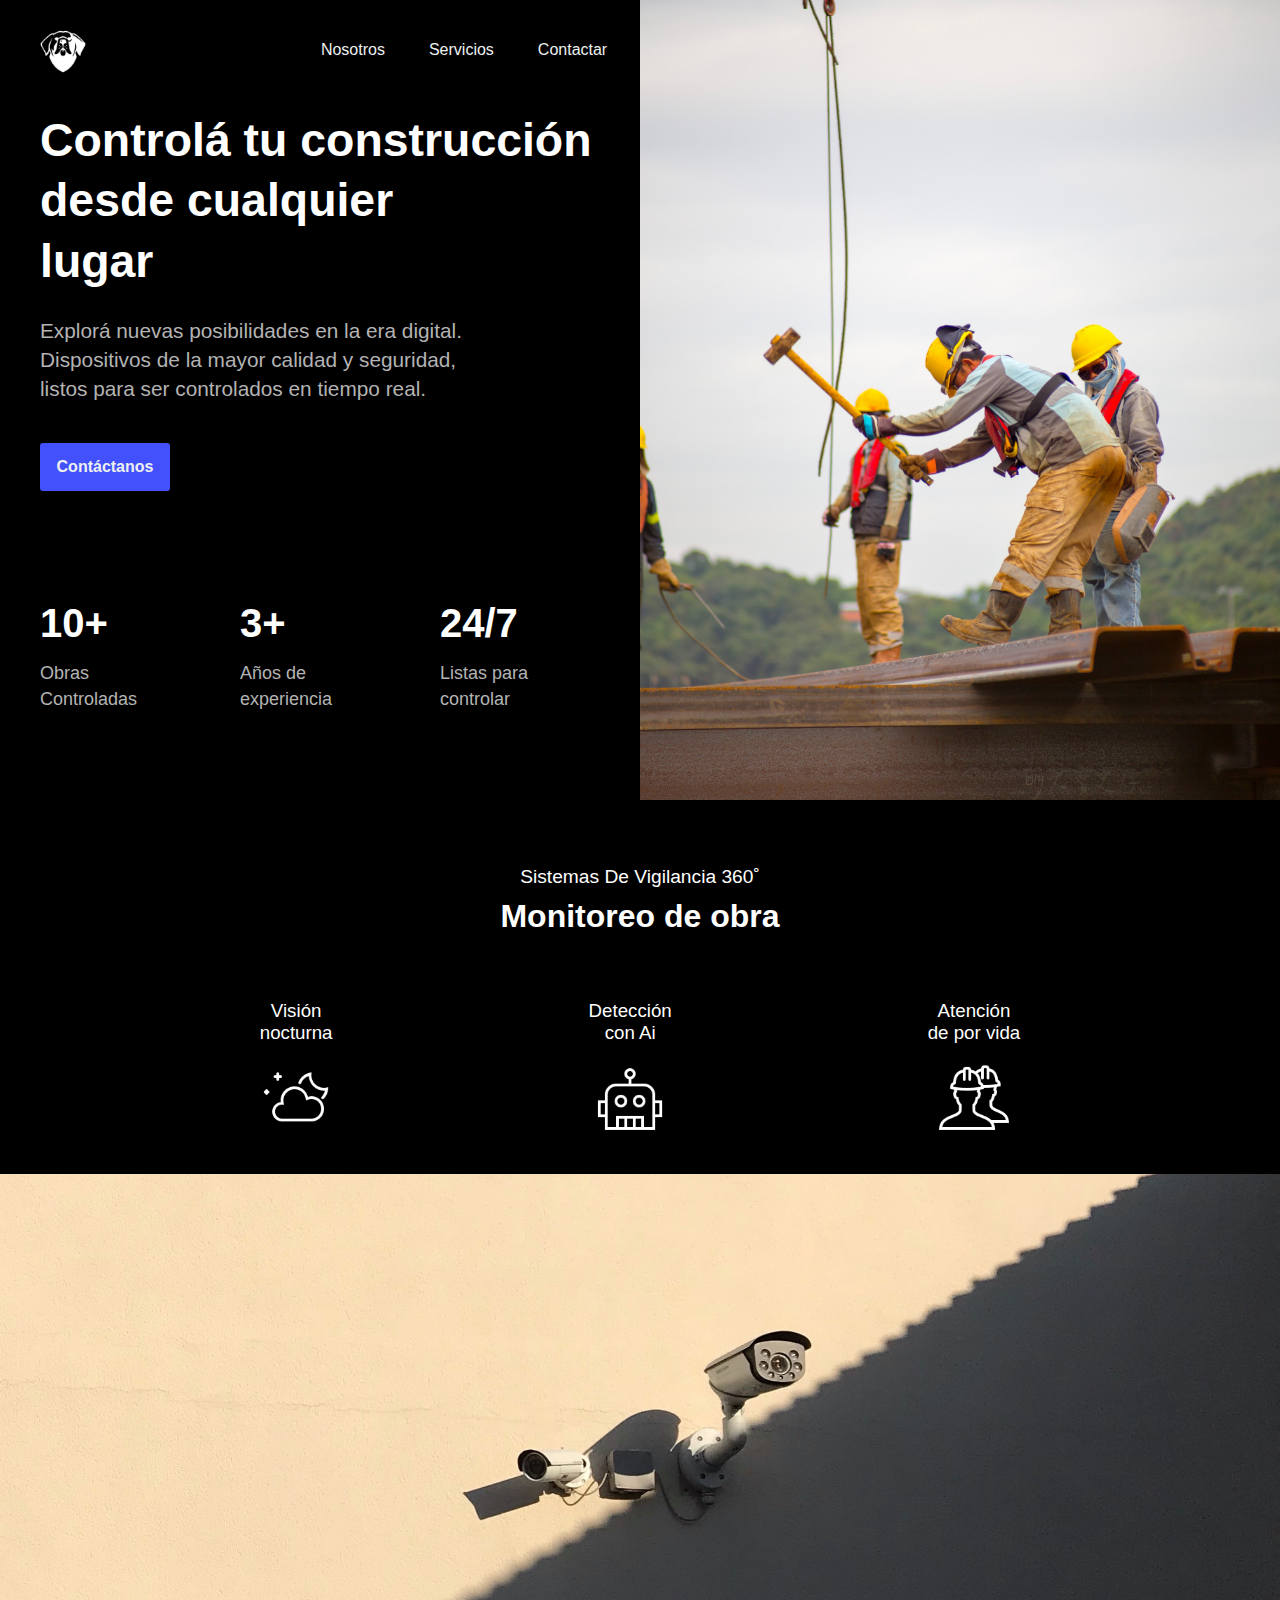
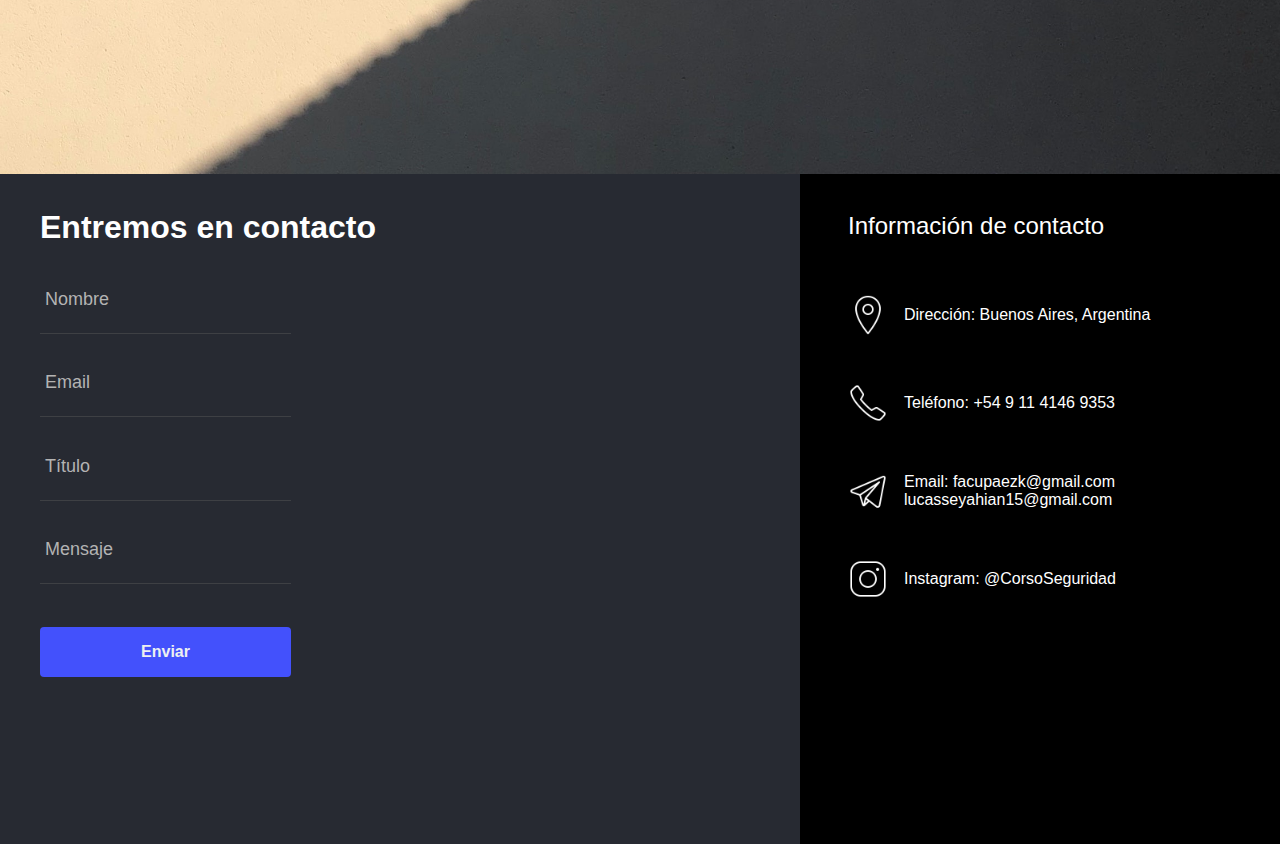
==== commit cba24688: "Form finished." ====
--- a/index.html
+++ b/index.html
@@ -95,36 +95,67 @@
 
     <!-- CONTACTO -->
     <div class="container-tercero">
-        <div class="contacto-title">
-            <h2>Entremos en contacto </h2>
+        <div class="container-contacto-general">
+            <div class="contacto-title">
+                <h2>Entremos en contacto </h2>
+            </div>
+            <div class="container-contacto">
+                <div class="form-group">
+                    <input type="text" id="name" class="form-input" placeholder=" ">
+                    <label for="name" class="form-label">Nombre</label>
+                    <span class="form-line"></span>
+                </div>
+    
+                <div class="form-group">
+                    <input type="text" id="email" class="form-input" placeholder=" ">
+                    <label for="email" class="form-label">Email</label>
+                    <span class="form-line"></span>
+                </div>
+    
+                <div class="form-group">
+                    <input type="text" id="titulo" class="form-input" placeholder=" ">
+                    <label for="titulo" class="form-label">Título</label>
+                    <span class="form-line"></span>
+                </div>
+    
+                <div class="form-group">
+                    <input type="text" id="mensaje" class="form-input" placeholder=" ">
+                    <label for="mensaje" class="form-label">Mensaje</label>
+                    <span class="form-line"></span>
+                </div>
+    
+                <div class="form-submit">
+                    <a href="#">Enviar</a>
+                </div>
+            </div>
         </div>
-        <div class="container-contacto">
-            <div class="form-group">
-                <input type="text" id="name" class="form-input" placeholder=" ">
-                <label for="name" class="form-label">Nombre</label>
-                <span class="form-line"></span>
+        <div class="container-tercero-info">
+            <div class="contacto-title-info">
+                <h2>Información de contacto</h2>
             </div>
-
-            <div class="form-group">
-                <input type="text" id="email" class="form-input" placeholder=" ">
-                <label for="email" class="form-label">Email</label>
-                <span class="form-line"></span>
+            <div class="container-info">
+                <img src="img/icons8-location-100 (1).png" alt="">
+                <div class="text-info">
+                    <p><b>Dirección: </b>Buenos Aires, Argentina</p>
+                </div>
             </div>
-
-            <div class="form-group">
-                <input type="text" id="titulo" class="form-input" placeholder=" ">
-                <label for="titulo" class="form-label">Título</label>
-                <span class="form-line"></span>
+            <div class="container-info">
+                <img src="img/icons8-phone-100.png" alt="">
+                <div class="text-info">
+                    <p><b>Teléfono: </b>+54 9 11 4146 9353</p>
+                </div>
             </div>
-
-            <div class="form-group">
-                <input type="text" id="mensaje" class="form-input" placeholder=" ">
-                <label for="mensaje" class="form-label">Mensaje</label>
-                <span class="form-line"></span>
+            <div class="container-info">
+                <img src="img/icons8-telegram-app-100.png" alt="">
+                <div class="text-info">
+                    <p><b>Email: </b>facupaezk@gmail.com <br> lucasseyahian15@gmail.com</p>
+                </div>
             </div>
-
-            <div class="form-submit">
-                <a href="#">Enviar</a>
+            <div class="container-info">
+                <img src="img/icons8-instagram-100.png" alt="">
+                <div class="text-info">
+                    <p><b>Instagram: </b>@CorsoSeguridad</p>
+                </div>
             </div>
         </div>
     </div>
--- a/style.css
+++ b/style.css
@@ -7,8 +7,9 @@
 h3,
 h4,
 h5,
-h6 {
-  font-family: "Inter", sans-serif;
+h6,
+b {
+  font-family: "Lato", sans-serif;
 }
 
 p {
@@ -209,28 +210,32 @@
 
 .container-tercero {
     display: flex;
-    flex-direction: column;
+    flex-direction: row;
     background-color: #272a32;
-    max-width: 600px;
+    justify-content: space-around;
+}
+
+.container-contacto-general {
+    background-color: #272a32;
     padding: 2.2em 2.5em;
     height: 600px;
+    width: 60%;
+}
+
+.contacto-title h2 {
+    color: #ffffff;
+    font-size: 2rem;
 }
 
 .container-contacto {
+    display: flex;
+    flex-direction: row;
     background-color: #272a32;
-    display: flex;
-    flex-direction: column;
     justify-content: left;
     align-items: left;
     margin-top: 3em;
+    gap: 2.7em;
     display: grid;
-    gap: 2.7em;
-}
-
-.contacto-title h2 {
-    color: #ffffff;
-    font-size: 2rem;
-    display: flex;
 }
 
 .form-group {
@@ -315,3 +320,38 @@
         font-size: 1.8rem;
     }
 }
+
+/* Info de contacto */
+
+.container-tercero-info {
+    width: 40%;
+    background-color: #000000;
+}
+
+.contacto-title-info h2 {
+    color: #ffffff;
+    font-weight: 400;
+    padding: 1.6em 2em;
+}
+
+.container-info {
+    display: flex;
+    justify-content: left;
+    align-items: center;
+    margin: 1em 3em 3em;
+}
+
+.container-info img {
+    width: 40px;
+    height: 40px;
+    padding-right: 1em;
+}
+
+.text-info {
+    text-align: left;
+}
+
+.container-info b, p {
+    color: #ffffff;
+    font-size: 1rem;
+}
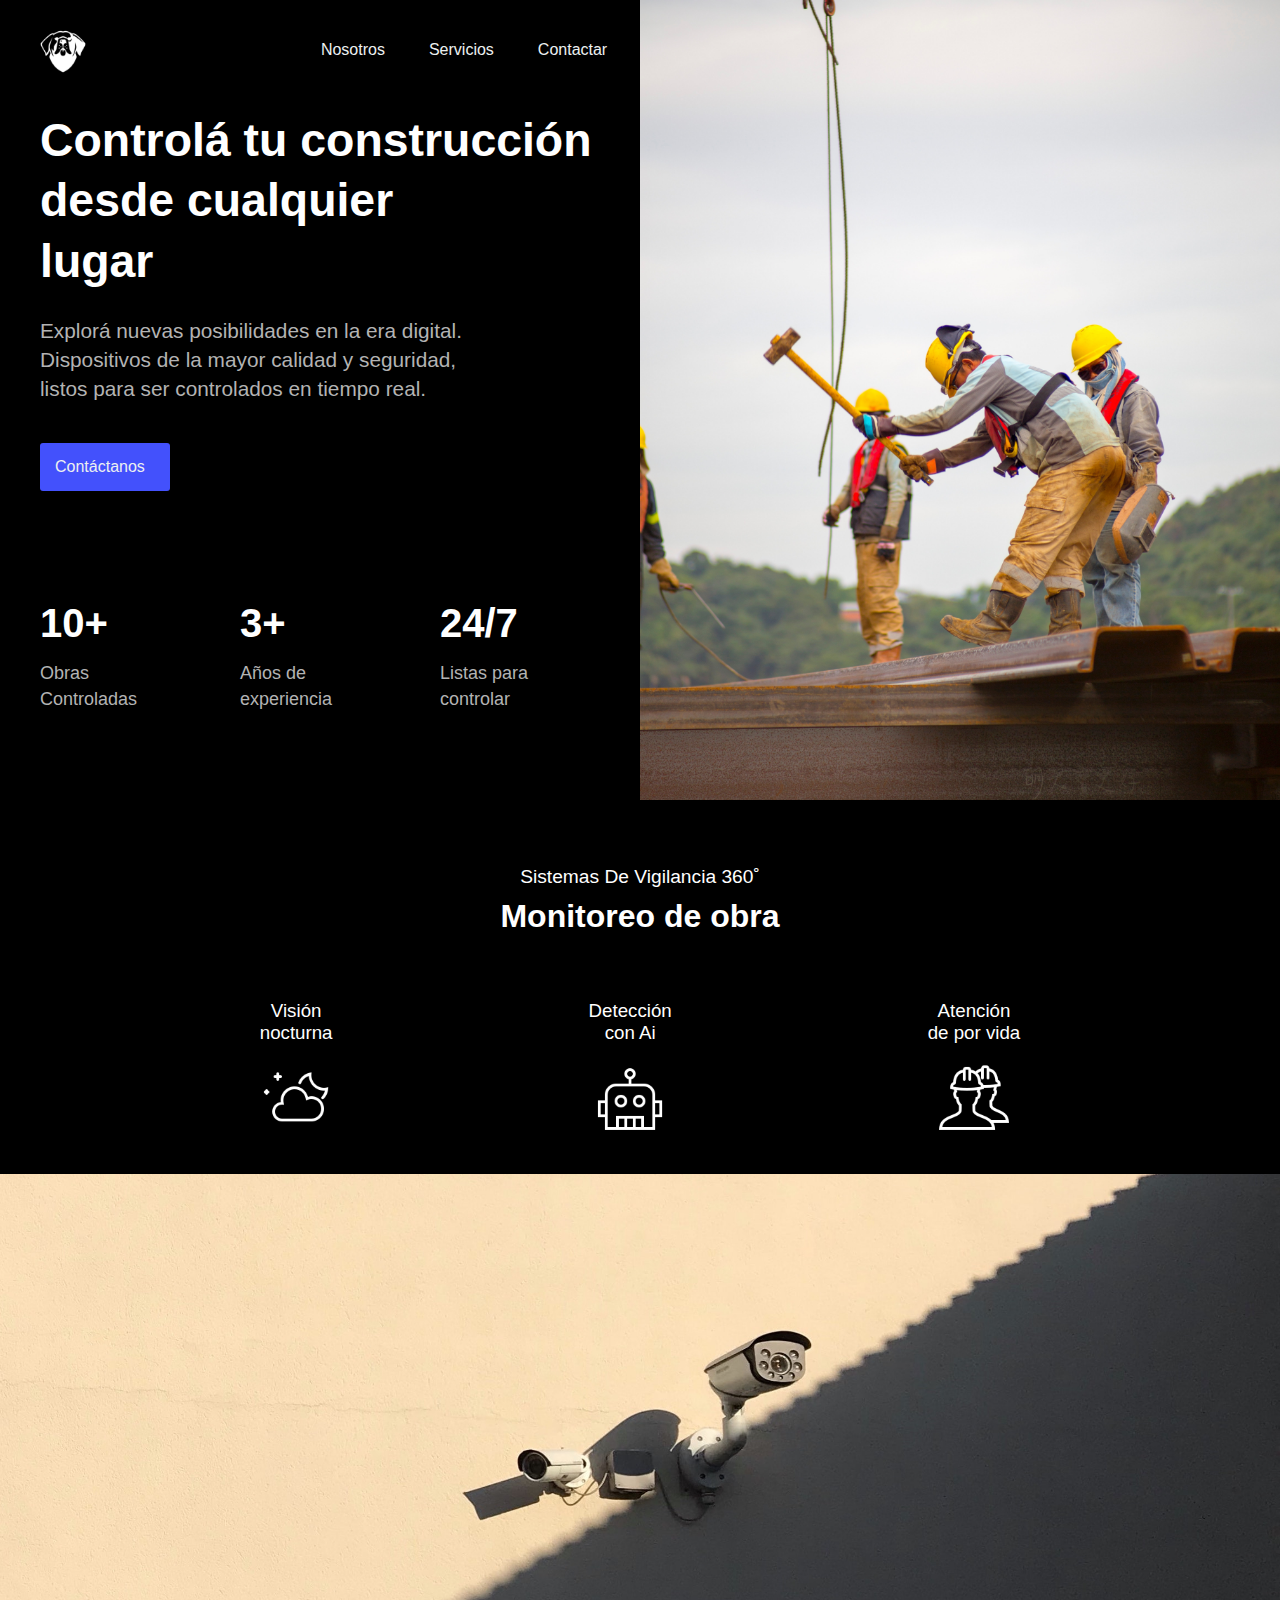
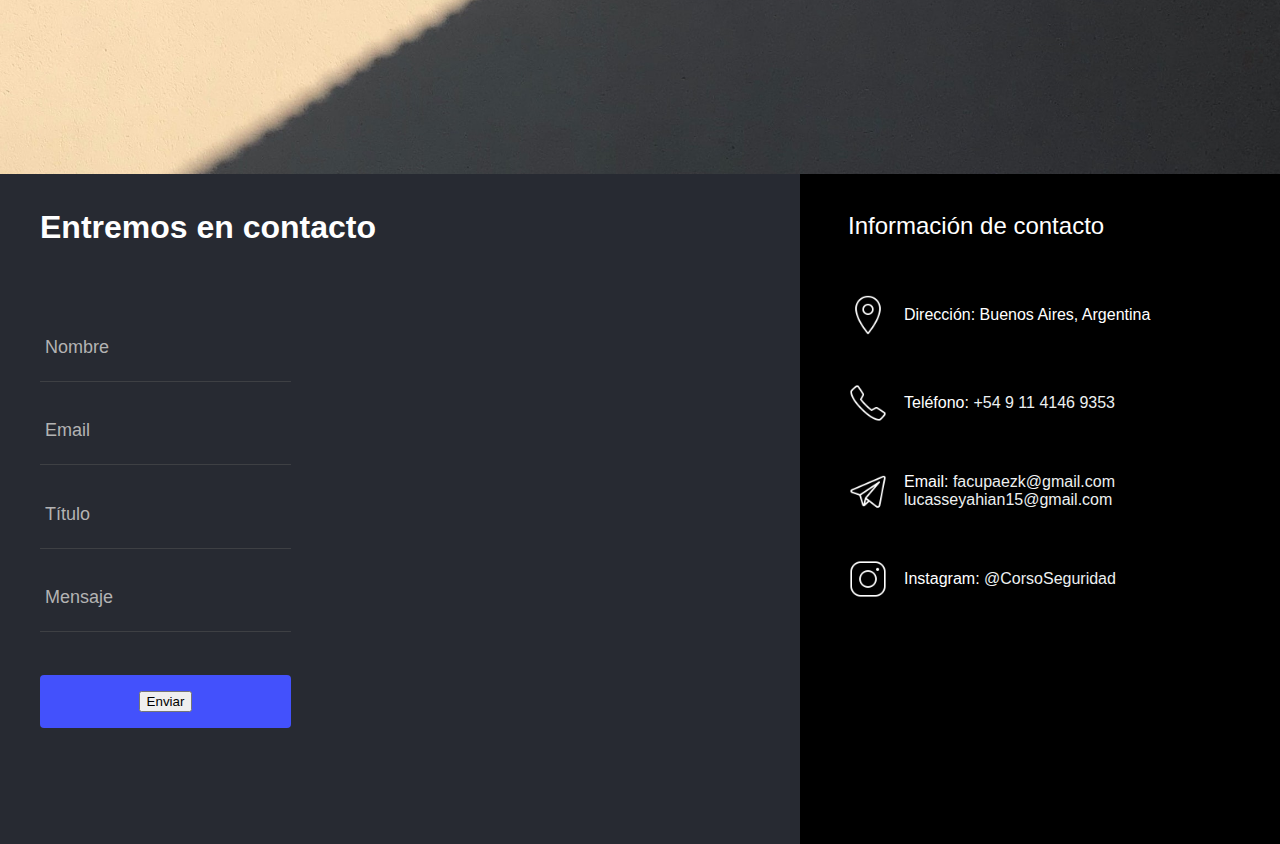
==== commit c8553db7: "php, contactar" ====
--- a/index.html
+++ b/index.html
@@ -4,7 +4,10 @@
     <meta http-equiv="X-UA-Compatible" content="IE=edge">
     <meta name="viewport" content="width=device-width, initial-scale=1.0">
     <link rel="stylesheet" href="style.css">
+    <link rel="stylesheet" href="Formulario.php">
+    <link rel="stylesheet" href="exito.html">
     <title>Corso Seguridad</title>
+    <script src="Contacto.js"></script>
 </head>
 <body>
 
@@ -17,7 +20,7 @@
                 <ul class="nav__links">
                   <li><a class="" href="#">Nosotros</a></li>
                   <li><a class="" href="#">Servicios</a></li>
-                  <li><a class="" href="#">Contactar</a></li>
+                  <li><a class="" href="#abajo">Contactar</a></li>
                 </ul>
             </nav>
     
@@ -31,8 +34,9 @@
                     Explorá nuevas posibilidades en la era digital. <br> Dispositivos de la mayor calidad y seguridad, <br> listos para ser controlados en tiempo real.
                 </p>
                 <div class="cta">
-                    <a href="#">Contáctanos</a>
+                    <a href="#abajo">Contáctanos</a>
                 </div>
+            
                 <div class="info-container">
                     <div class="info"> 
                         <h2>
@@ -95,38 +99,40 @@
 
     <!-- CONTACTO -->
     <div class="container-tercero">
-        <div class="container-contacto-general">
+        <div class="container-contacto-general" id="abajo">
             <div class="contacto-title">
                 <h2>Entremos en contacto </h2>
             </div>
             <div class="container-contacto">
-                <div class="form-group">
-                    <input type="text" id="name" class="form-input" placeholder=" ">
-                    <label for="name" class="form-label">Nombre</label>
-                    <span class="form-line"></span>
-                </div>
-    
-                <div class="form-group">
-                    <input type="text" id="email" class="form-input" placeholder=" ">
-                    <label for="email" class="form-label">Email</label>
-                    <span class="form-line"></span>
-                </div>
-    
-                <div class="form-group">
-                    <input type="text" id="titulo" class="form-input" placeholder=" ">
-                    <label for="titulo" class="form-label">Título</label>
-                    <span class="form-line"></span>
-                </div>
-    
-                <div class="form-group">
-                    <input type="text" id="mensaje" class="form-input" placeholder=" ">
-                    <label for="mensaje" class="form-label">Mensaje</label>
-                    <span class="form-line"></span>
-                </div>
-    
-                <div class="form-submit">
-                    <a href="#">Enviar</a>
-                </div>
+                <form class="container-contacto" action="Formulario.php" method="POST">
+                    <div class="form-group">
+                        <input type="text" id="name" class="form-input" name="name" placeholder=" ">
+                        <label for="name" class="form-label">Nombre</label>
+                        <span class="form-line"></span>
+                    </div>
+        
+                    <div class="form-group">
+                        <input type="text" id="email" class="form-input" name="email" placeholder=" ">
+                        <label for="email" class="form-label">Email</label>
+                        <span class="form-line"></span>
+                    </div>
+        
+                    <div class="form-group">
+                        <input type="text" id="titulo" class="form-input" name="titulo" placeholder=" ">
+                        <label for="titulo" class="form-label">Título</label>
+                        <span class="form-line"></span>
+                    </div>
+        
+                    <div class="form-group">
+                        <input type="text" id="mensaje" class="form-input" name="mensaje" placeholder=" ">
+                        <label for="mensaje" class="form-label">Mensaje</label>
+                        <span class="form-line"></span>
+                    </div>
+        
+                    <div class="form-submit">
+                        <button>Enviar</button>
+                    </div>
+                </form>
             </div>
         </div>
         <div class="container-tercero-info">
@@ -142,19 +148,27 @@
             <div class="container-info">
                 <img src="img/icons8-phone-100.png" alt="">
                 <div class="text-info">
-                    <p><b>Teléfono: </b>+54 9 11 4146 9353</p>
+                    <p><b>Teléfono:
+                        <a href="callto:+54 9 11 4146 9353">+54 9 11 4146 9353</a>
+                    </p>
                 </div>
             </div>
             <div class="container-info">
                 <img src="img/icons8-telegram-app-100.png" alt="">
                 <div class="text-info">
-                    <p><b>Email: </b>facupaezk@gmail.com <br> lucasseyahian15@gmail.com</p>
+                    <p><b>Email:
+                        <a href="mailto:facupaezk@gmail.com?subject=Asunto&body=Cuerpo del mensaje" target="_blank">facupaezk@gmail.com <br> </a>
+                        <a href="mailto:lucasseyahian15@gmail.com?subject=Asunto&body=Cuerpo del mensaje"target="_blank">lucasseyahian15@gmail.com</a>
+                    </p>
                 </div>
             </div>
             <div class="container-info">
                 <img src="img/icons8-instagram-100.png" alt="">
                 <div class="text-info">
-                    <p><b>Instagram: </b>@CorsoSeguridad</p>
+                    <p><b>Instagram:
+                        <a href="http://instagram.com/corsoseguridad" target="_blank" >@CorsoSeguridad</a>
+                    </p>
+
                 </div>
             </div>
         </div>
--- a/style.css
+++ b/style.css
@@ -108,6 +108,7 @@
     padding: 15px;
     margin-top: 40px;
 }
+.go-down-container
 
 .cta a {
     display: flex;
